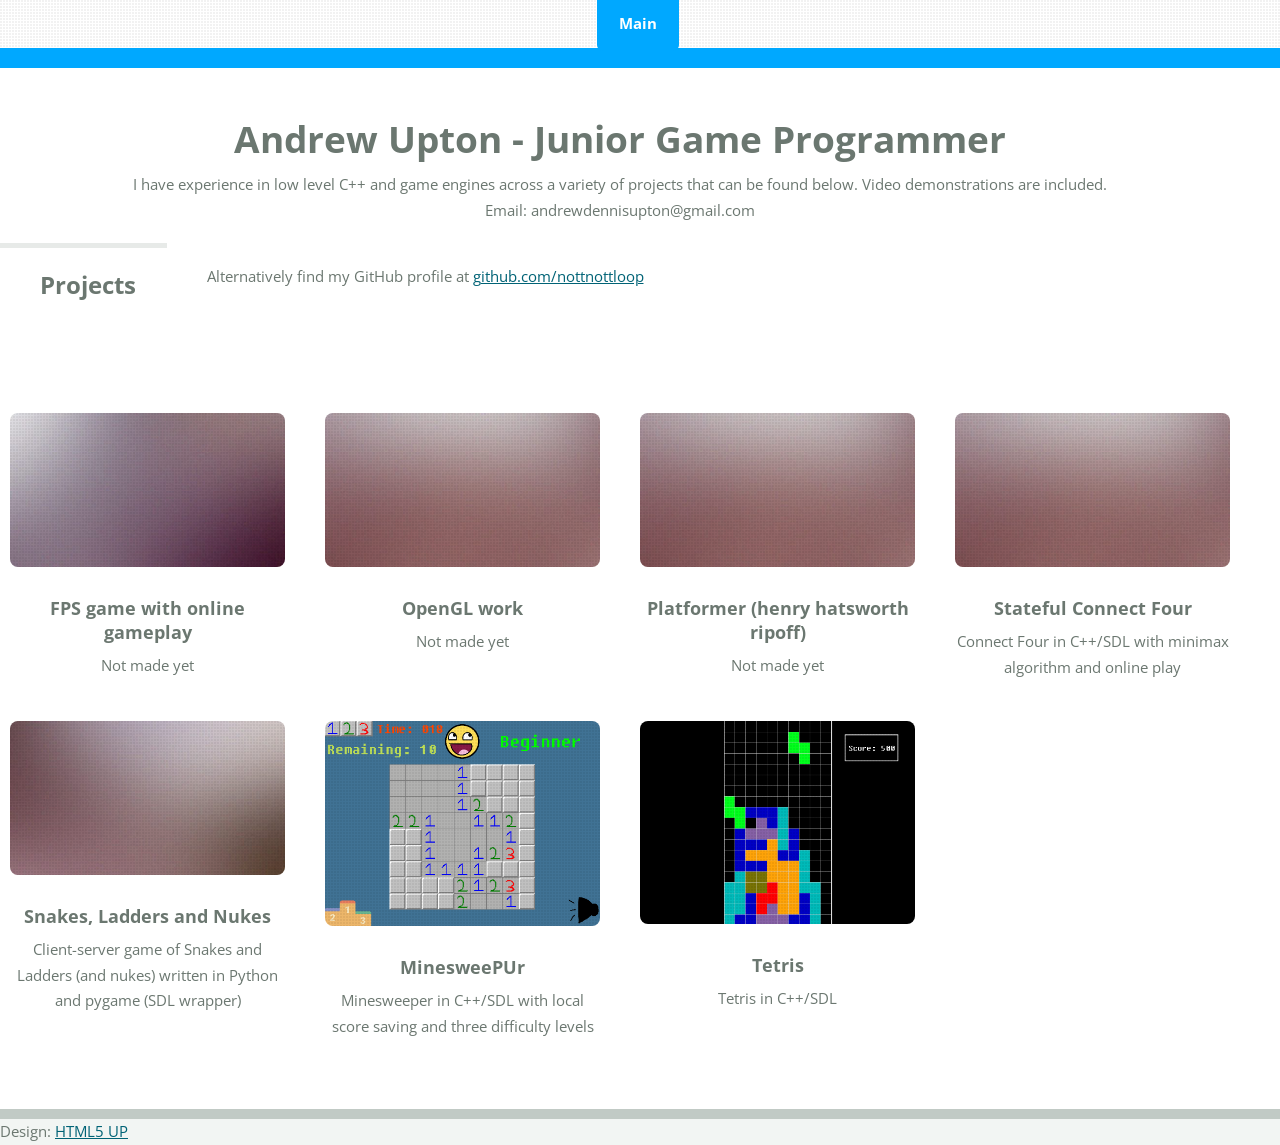
==== index.html @ 4806048a "feat: add tetris page with test video" ====
<!DOCTYPE HTML>
<!--
	TXT by HTML5 UP
	html5up.net | @ajlkn
	Free for personal and commercial use under the CCA 3.0 license (html5up.net/license)
-->
<html>
	<head>
		<title>Andrew Upton - Game Programmer</title>
		<link rel="shortcut icon" type="image/png" href="./images/favicon.png"/>
		<meta charset="utf-8" />
		<meta name="viewport" content="width=device-width, initial-scale=1, user-scalable=no" />
		<link rel="stylesheet" href="assets/css/main.css" />
	</head>
	<body class="homepage is-preload">
		<div id="page-wrapper">

			<!-- Header -->
				<!--<header id="header">
					<div class="logo container">
						<div>
							<h1><a href="index.html" id="logo">TXT</a></h1>
							<p>A responsive site template by HTML5 UP</p>
						</div>
					</div>
				</header>-->

			<!-- Nav -->
				<nav id="nav">
					<ul>
						<li class="current"><a href="index.html">Main</a></li>
						<li>
							<!--<a href="#">Dropdown</a>-->
							<ul>
								<li><a href="#">Lorem ipsum dolor</a></li>
								<li><a href="#">Magna phasellus</a></li>
								<li>
									<a href="#">Phasellus consequat</a>
									<ul>
										<li><a href="#">Lorem ipsum dolor</a></li>
										<li><a href="#">Phasellus consequat</a></li>
										<li><a href="#">Magna phasellus</a></li>
										<li><a href="#">Etiam dolore nisl</a></li>
									</ul>
								</li>
								<li><a href="#">Veroeros feugiat</a></li>
							</ul>
						</li>
						<!--<li><a href="left-sidebar.html">Left Sidebar</a></li>
						<li><a href="right-sidebar.html">Right Sidebar</a></li>
						<li><a href="no-sidebar.html">No Sidebar</a></li>-->
					</ul>
				</nav>

			<!-- Banner -->
				<!--<section id="banner">
					<div class="content">
						<h2>Welcome to TXT by HTML5 UP</h2>
						<p>A free responsive site template built on HTML5, CSS3, and some other stuff</p>
						<a href="#main" class="button scrolly">Alright let's go</a>
					</div>
				</section>

			<!-- Main -->
				<section id="main">
					<div class="container">
						<div class="row gtr-200">
							<div class="col-12">

								<!-- Highlight -->
									<section class="box highlight">
										<header>
											<h2>Andrew Upton - Junior Game Programmer</h2>
										</header>
										<p>
											I have experience in low level C++ and game engines across a variety of projects that can be found below. Video demonstrations are included.<br>
											Email: andrewdennisupton@gmail.com
										</p>
									</section>

							</div>

								<!-- Features -->
										<h2 class="major"><span>Projects</span></h2>
										<div>
											Alternatively find my GitHub profile at <a href="https://github.com/nottnottloop">github.com/nottnottloop</a>
										</div>
									<section class="box features">
											<div class="row">
												<div class="col-3 col-6-medium col-12-small">

													<!-- Feature -->
														<section class="box feature">
															<a href="#" class="image featured"><img src="images/pic03.jpg" alt="" /></a>
															<h3><a href="#">FPS game with online gameplay</a></h3>
															<p>
																Not made yet
															</p>
														</section>

												</div>
												<div class="col-3 col-6-medium col-12-small">

													<!-- Feature -->
														<section class="box feature">
															<a href="#" class="image featured"><img src="images/pic04.jpg" alt="" /></a>
															<h3><a href="#">OpenGL work</a></h3>
															<p>
																Not made yet
															</p>
														</section>

												</div>
												<div class="col-3 col-6-medium col-12-small">

													<!-- Feature -->
														<section class="box feature">
															<a href="#" class="image featured"><img src="images/pic04.jpg" alt="" /></a>
															<h3><a href="#">Platformer (henry hatsworth ripoff)</a></h3>
															<p>
																Not made yet
															</p>
														</section>

												</div>
												<div class="col-3 col-6-medium col-12-small">

													<!-- Feature -->
														<section class="box feature">
															<a href="#" class="image featured"><img src="images/pic04.jpg" alt="" /></a>
															<h3><a href="#">Stateful Connect Four</a></h3>
															<p>
																Connect Four in C++/SDL with minimax algorithm and online play
															</p>
														</section>

												</div>
												<div class="col-3 col-6-medium col-12-small">

													<!-- Feature -->
														<section class="box feature">
															<a href="#" class="image featured"><img src="images/pic01.jpg" alt="" /></a>
															<h3><a href="#">Snakes, Ladders and Nukes</a></h3>
															<p>
																Client-server game of Snakes and Ladders (and nukes) written in Python and pygame (SDL wrapper)
															</p>
														</section>

												</div>
												<div class="col-3 col-6-medium col-12-small">

													<!-- Feature -->
														<section class="box feature">
															<a href="#" class="image featured"><img src="images/minesweeper.png" alt="" /></a>
															<h3><a href="#">MinesweePUr</a></h3>
															<p>
																Minesweeper in C++/SDL with local score saving and three difficulty levels
															</p>
														</section>

												</div>


												<div class="col-3 col-6-medium col-12-small">

													<!-- Feature -->
														<section class="box feature">
															<a href="tetris.html" class="image featured"><img src="images/tetris.png" alt="" /></a>
															<h3><a href="#">Tetris</a></h3>
															<p>
																Tetris in C++/SDL
															</p>
														</section>

												</div>
												<div class="col-12">
													<ul class="actions">
													</ul>
												</div>
											</div>
										</div>
									</section>

							</div>
							<div class="col-12">


							</div>
						</div>
					</div>

						<!-- Copyright -->
									Design: <a href="http://html5up.net">HTML5 UP</a>


		</div>

		<!-- Scripts -->
			<script src="assets/js/jquery.min.js"></script>
			<script src="assets/js/jquery.dropotron.min.js"></script>
			<script src="assets/js/jquery.scrolly.min.js"></script>
			<script src="assets/js/browser.min.js"></script>
			<script src="assets/js/breakpoints.min.js"></script>
			<script src="assets/js/util.js"></script>
			<script src="assets/js/main.js"></script>

	</body>
</html>
---- assets/css/main.css ----
@import url("fontawesome-all.min.css");
@import url("https://fonts.googleapis.com/css?family=Open+Sans:400,400italic,700,700italic|Open+Sans+Condensed:700");

/*
	TXT by HTML5 UP
	html5up.net | @ajlkn
	Free for personal and commercial use under the CCA 3.0 license (html5up.net/license)
*/

/* key stuff */
.myvideo {
    /*position: relative;*/
    margin: auto;
    top: 25%;
    left: 75%;
    /*transform: translate(-50%, -50%);*/
}

html, body, div, span, applet, object,
iframe, h1, h2, h3, h4, h5, h6, p, blockquote,
pre, a, abbr, acronym, address, big, cite,
code, del, dfn, em, img, ins, kbd, q, s, samp,
small, strike, strong, sub, sup, tt, var, b,
u, i, center, dl, dt, dd, ol, ul, li, fieldset,
form, label, legend, table, caption, tbody,
tfoot, thead, tr, th, td, article, aside,
canvas, details, embed, figure, figcaption,
footer, header, hgroup, menu, nav, output, ruby,
section, summary, time, mark, audio, video {
	margin: 0;
	padding: 0;
	border: 0;
	font-size: 100%;
	font: inherit;
	vertical-align: baseline;}

article, aside, details, figcaption, figure,
footer, header, hgroup, menu, nav, section {
	display: block;}

body {
	line-height: 1;
}

ol, ul {
	list-style: none;
	padding-left: 0;
	padding-right: 0;
}

blockquote, q {
	quotes: none;
}

	blockquote:before, blockquote:after, q:before, q:after {
		content: '';
		content: none;
	}

table {
	border-collapse: collapse;
	border-spacing: 0;
}

body {
	-webkit-text-size-adjust: none;
}

mark {
	background-color: transparent;
	color: inherit;
}

input::-moz-focus-inner {
	border: 0;
	padding: 0;
}

input, select, textarea {
	-moz-appearance: none;
	-webkit-appearance: none;
	-ms-appearance: none;
	appearance: none;
}

/* Basic */

	html {
		box-sizing: border-box;
	}

	*, *:before, *:after {
		box-sizing: inherit;
	}

	body {
		background: #f2f5f3;
	}

		body.is-preload *, body.is-preload *:before, body.is-preload *:after {
			-moz-animation: none !important;
			-webkit-animation: none !important;
			-ms-animation: none !important;
			animation: none !important;
			-moz-transition: none !important;
			-webkit-transition: none !important;
			-ms-transition: none !important;
			transition: none !important;
		}

	body, input, textarea, select {
		font-family: 'Open Sans', sans-serif;
		font-weight: 400;
		color: #6b7770;
		font-size: 13pt;
		line-height: 2em;
	}

	h1, h2, h3, h4, h5, h6 {
		font-family: 'Open Sans Condensed', sans-serif;
		font-weight: 700;
		/*text-transform: uppercase;*/
		color: #6b7770;
		margin: 0 0 0.5em 0;
		line-height: 1.3;
	}

	h1 a, h2 a, h3 a, h4 a, h5 a, h6 a {
		text-decoration: none;
		color: inherit;
	}

	h2 {
		font-size: 1.65em;
	}

		h2.major {
			position: relative;
			border-top: solid 5px #e7eae8;
			font-size: 1.65em;
			text-align: center;
			margin: 0 0 3em 0;
			top: 0.775em;
		}

			h2.major span {
				background: #fff;
				position: relative;
				display: inline-block;
				top: -0.775em;
				padding: 0 1.25em 0 1.25em;
			}

	h3, h4 {
		font-size: 1.25em;
	}

	a {
		color: #006376;
		text-decoration: underline;
	}

		a:hover {
			text-decoration: none;
		}

	b, strong {
		font-weight: 700;
		color: #6b7770;
	}

	i, em {
		font-style: italic;
	}

	br.clear {
		clear: both;
	}

	sub {
		position: relative;
		top: 0.5em;
		font-size: 0.8em;
	}

	sup {
		position: relative;
		top: -0.5em;
		font-size: 0.8em;
	}

	hr {
		border: 0;
		border-top: solid 2px #E7EAE8;
		margin: 0 0 3em 0;
	}

	blockquote {
		border-left: solid 5px #E7EAE8;
		padding: 1em 0 1em 1.5em;
		font-style: italic;
	}

	p, ul, ol, dl, table {
		/*margin-bottom: 3em;*/
	}

/* Section/Article */

	section, article {
		margin-bottom: 6em;
	}

		section > :last-child, section:last-child, article > :last-child, article:last-child {
			margin-bottom: 0;
		}

	header > p {
		display: block;
		font-family: 'Open Sans Condensed', sans-serif;
		font-weight: 700;
		/*text-transform: uppercase;*/
		color: #c1cac5;
	}

/* Container */

	.container {
		margin: 0 auto;
		max-width: 100%;
		width: 64em;
	}

		@media screen and (max-width: 1680px) {

			.container {
				width: 75em;
			}

		}

		@media screen and (max-width: 1280px) {

			.container {
				width: calc(100% - 100px);
			}

		}

		@media screen and (max-width: 980px) {

			.container {
				width: calc(100% - 100px);
			}

		}

		@media screen and (max-width: 736px) {

			.container {
				width: calc(100% - 40px);
			}

		}

		@media screen and (max-width: 360px) {

			.container {
				width: calc(100% - 30px);
			}

		}

/* Row */

	.row {
		display: flex;
		flex-wrap: wrap;
		box-sizing: border-box;
		align-items: stretch;
	}

		.row > * {
			box-sizing: border-box;
		}

		.row.gtr-uniform > * > :last-child {
			margin-bottom: 0;
		}

		.row.aln-left {
			justify-content: flex-start;
		}

		.row.aln-center {
			justify-content: center;
		}

		.row.aln-right {
			justify-content: flex-end;
		}

		.row.aln-top {
			align-items: flex-start;
		}

		.row.aln-middle {
			align-items: center;
		}

		.row.aln-bottom {
			align-items: flex-end;
		}

		.row > .imp {
			order: -1;
		}

		.row > .col-1 {
			width: 8.33333%;
		}

		.row > .off-1 {
			margin-left: 8.33333%;
		}

		.row > .col-2 {
			width: 16.66667%;
		}

		.row > .off-2 {
			margin-left: 16.66667%;
		}

		.row > .col-3 {
			width: 25%;
		}

		.row > .off-3 {
			margin-left: 25%;
		}

		.row > .col-4 {
			width: 33.33333%;
		}

		.row > .off-4 {
			margin-left: 33.33333%;
		}

		.row > .col-5 {
			width: 41.66667%;
		}

		.row > .off-5 {
			margin-left: 41.66667%;
		}

		.row > .col-6 {
			width: 50%;
		}

		.row > .off-6 {
			margin-left: 50%;
		}

		.row > .col-7 {
			width: 58.33333%;
		}

		.row > .off-7 {
			margin-left: 58.33333%;
		}

		.row > .col-8 {
			width: 66.66667%;
		}

		.row > .off-8 {
			margin-left: 66.66667%;
		}

		.row > .col-9 {
			width: 75%;
		}

		.row > .off-9 {
			margin-left: 75%;
		}

		.row > .col-10 {
			width: 83.33333%;
		}

		.row > .off-10 {
			margin-left: 83.33333%;
		}

		.row > .col-11 {
			width: 91.66667%;
		}

		.row > .off-11 {
			margin-left: 91.66667%;
		}

		.row > .col-12 {
			width: 100%;
		}

		.row > .off-12 {
			margin-left: 100%;
		}

		.row.gtr-0 {
			margin-top: 0px;
			margin-left: 0px;
		}

			.row.gtr-0 > * {
				padding: 0px 0 0 0px;
			}

			.row.gtr-0.gtr-uniform {
				margin-top: 0px;
			}

				.row.gtr-0.gtr-uniform > * {
					padding-top: 0px;
				}

		.row.gtr-25 {
			margin-top: -12.5px;
			margin-left: -12.5px;
		}

			.row.gtr-25 > * {
				padding: 12.5px 0 0 12.5px;
			}

			.row.gtr-25.gtr-uniform {
				margin-top: -12.5px;
			}

				.row.gtr-25.gtr-uniform > * {
					padding-top: 12.5px;
				}

		.row.gtr-50 {
			margin-top: -25px;
			margin-left: -25px;
		}

			.row.gtr-50 > * {
				padding: 25px 0 0 25px;
			}

			.row.gtr-50.gtr-uniform {
				margin-top: -25px;
			}

				.row.gtr-50.gtr-uniform > * {
					padding-top: 25px;
				}

		.row {
			margin-top: -50px;
			margin-left: -50px;
		}

			.row > * {
				padding: 50px 0 0 50px;
			}

			.row.gtr-uniform {
				margin-top: -50px;
			}

				.row.gtr-uniform > * {
					padding-top: 50px;
				}

		.row.gtr-150 {
			margin-top: -75px;
			margin-left: -75px;
		}

			.row.gtr-150 > * {
				padding: 75px 0 0 75px;
			}

			.row.gtr-150.gtr-uniform {
				margin-top: -75px;
			}

				.row.gtr-150.gtr-uniform > * {
					padding-top: 75px;
				}

		.row.gtr-200 {
			margin-top: -100px;
			margin-left: -100px;
		}

			.row.gtr-200 > * {
				/*padding: 100px 0 0 100px;*/
			}

			.row.gtr-200.gtr-uniform {
				margin-top: -100px;
			}

				.row.gtr-200.gtr-uniform > * {
					padding-top: 100px;
				}

		@media screen and (max-width: 1680px) {

			.row {
				display: flex;
				flex-wrap: wrap;
				box-sizing: border-box;
				align-items: stretch;
			}

				.row > * {
					box-sizing: border-box;
				}

				.row.gtr-uniform > * > :last-child {
					margin-bottom: 0;
				}

				.row.aln-left {
					justify-content: flex-start;
				}

				.row.aln-center {
					justify-content: center;
				}

				.row.aln-right {
					justify-content: flex-end;
				}

				.row.aln-top {
					align-items: flex-start;
				}

				.row.aln-middle {
					align-items: center;
				}

				.row.aln-bottom {
					align-items: flex-end;
				}

				.row > .imp-xlarge {
					order: -1;
				}

				.row > .col-1-xlarge {
					width: 8.33333%;
				}

				.row > .off-1-xlarge {
					margin-left: 8.33333%;
				}

				.row > .col-2-xlarge {
					width: 16.66667%;
				}

				.row > .off-2-xlarge {
					margin-left: 16.66667%;
				}

				.row > .col-3-xlarge {
					width: 25%;
				}

				.row > .off-3-xlarge {
					margin-left: 25%;
				}

				.row > .col-4-xlarge {
					width: 33.33333%;
				}

				.row > .off-4-xlarge {
					margin-left: 33.33333%;
				}

				.row > .col-5-xlarge {
					width: 41.66667%;
				}

				.row > .off-5-xlarge {
					margin-left: 41.66667%;
				}

				.row > .col-6-xlarge {
					width: 50%;
				}

				.row > .off-6-xlarge {
					margin-left: 50%;
				}

				.row > .col-7-xlarge {
					width: 58.33333%;
				}

				.row > .off-7-xlarge {
					margin-left: 58.33333%;
				}

				.row > .col-8-xlarge {
					width: 66.66667%;
				}

				.row > .off-8-xlarge {
					margin-left: 66.66667%;
				}

				.row > .col-9-xlarge {
					width: 75%;
				}

				.row > .off-9-xlarge {
					margin-left: 75%;
				}

				.row > .col-10-xlarge {
					width: 83.33333%;
				}

				.row > .off-10-xlarge {
					margin-left: 83.33333%;
				}

				.row > .col-11-xlarge {
					width: 91.66667%;
				}

				.row > .off-11-xlarge {
					margin-left: 91.66667%;
				}

				.row > .col-12-xlarge {
					width: 100%;
				}

				.row > .off-12-xlarge {
					margin-left: 100%;
				}

				.row.gtr-0 {
					margin-top: 0px;
					margin-left: 0px;
				}

					.row.gtr-0 > * {
						padding: 0px 0 0 0px;
					}

					.row.gtr-0.gtr-uniform {
						margin-top: 0px;
					}

						.row.gtr-0.gtr-uniform > * {
							padding-top: 0px;
						}

				.row.gtr-25 {
					margin-top: -12.5px;
					margin-left: -12.5px;
				}

					.row.gtr-25 > * {
						padding: 12.5px 0 0 12.5px;
					}

					.row.gtr-25.gtr-uniform {
						margin-top: -12.5px;
					}

						.row.gtr-25.gtr-uniform > * {
							padding-top: 12.5px;
						}

				.row.gtr-50 {
					margin-top: -25px;
					margin-left: -25px;
				}

					.row.gtr-50 > * {
						padding: 25px 0 0 25px;
					}

					.row.gtr-50.gtr-uniform {
						margin-top: -25px;
					}

						.row.gtr-50.gtr-uniform > * {
							padding-top: 25px;
						}

				.row {
					margin-top: -50px;
					margin-left: -50px;
				}

					.row > * {
						padding: 50px 0 0 50px;
					}

					.row.gtr-uniform {
						margin-top: -50px;
					}

						.row.gtr-uniform > * {
							padding-top: 50px;
						}

				.row.gtr-150 {
					margin-top: -75px;
					margin-left: -75px;
				}

					.row.gtr-150 > * {
						padding: 75px 0 0 75px;
					}

					.row.gtr-150.gtr-uniform {
						margin-top: -75px;
					}

						.row.gtr-150.gtr-uniform > * {
							padding-top: 75px;
						}

				.row.gtr-200 {
					margin-top: -100px;
					margin-left: -100px;
				}

					.row.gtr-200 > * {
						/*padding: 100px 0 0 100px;*/
					}

					.row.gtr-200.gtr-uniform {
						margin-top: -100px;
					}

						.row.gtr-200.gtr-uniform > * {
							padding-top: 100px;
						}

		}

		@media screen and (max-width: 1280px) {

			.row {
				display: flex;
				flex-wrap: wrap;
				box-sizing: border-box;
				align-items: stretch;
			}

				.row > * {
					box-sizing: border-box;
				}

				.row.gtr-uniform > * > :last-child {
					margin-bottom: 0;
				}

				.row.aln-left {
					justify-content: flex-start;
				}

				.row.aln-center {
					justify-content: center;
				}

				.row.aln-right {
					justify-content: flex-end;
				}

				.row.aln-top {
					align-items: flex-start;
				}

				.row.aln-middle {
					align-items: center;
				}

				.row.aln-bottom {
					align-items: flex-end;
				}

				.row > .imp-large {
					order: -1;
				}

				.row > .col-1-large {
					width: 8.33333%;
				}

				.row > .off-1-large {
					margin-left: 8.33333%;
				}

				.row > .col-2-large {
					width: 16.66667%;
				}

				.row > .off-2-large {
					margin-left: 16.66667%;
				}

				.row > .col-3-large {
					width: 25%;
				}

				.row > .off-3-large {
					margin-left: 25%;
				}

				.row > .col-4-large {
					width: 33.33333%;
				}

				.row > .off-4-large {
					margin-left: 33.33333%;
				}

				.row > .col-5-large {
					width: 41.66667%;
				}

				.row > .off-5-large {
					margin-left: 41.66667%;
				}

				.row > .col-6-large {
					width: 50%;
				}

				.row > .off-6-large {
					margin-left: 50%;
				}

				.row > .col-7-large {
					width: 58.33333%;
				}

				.row > .off-7-large {
					margin-left: 58.33333%;
				}

				.row > .col-8-large {
					width: 66.66667%;
				}

				.row > .off-8-large {
					margin-left: 66.66667%;
				}

				.row > .col-9-large {
					width: 75%;
				}

				.row > .off-9-large {
					margin-left: 75%;
				}

				.row > .col-10-large {
					width: 83.33333%;
				}

				.row > .off-10-large {
					margin-left: 83.33333%;
				}

				.row > .col-11-large {
					width: 91.66667%;
				}

				.row > .off-11-large {
					margin-left: 91.66667%;
				}

				.row > .col-12-large {
					width: 100%;
				}

				.row > .off-12-large {
					margin-left: 100%;
				}

				.row.gtr-0 {
					margin-top: 0px;
					margin-left: 0px;
				}

					.row.gtr-0 > * {
						padding: 0px 0 0 0px;
					}

					.row.gtr-0.gtr-uniform {
						margin-top: 0px;
					}

						.row.gtr-0.gtr-uniform > * {
							padding-top: 0px;
						}

				.row.gtr-25 {
					margin-top: -10px;
					margin-left: -10px;
				}

					.row.gtr-25 > * {
						padding: 10px 0 0 10px;
					}

					.row.gtr-25.gtr-uniform {
						margin-top: -10px;
					}

						.row.gtr-25.gtr-uniform > * {
							padding-top: 10px;
						}

				.row.gtr-50 {
					margin-top: -20px;
					margin-left: -20px;
				}

					.row.gtr-50 > * {
						padding: 20px 0 0 20px;
					}

					.row.gtr-50.gtr-uniform {
						margin-top: -20px;
					}

						.row.gtr-50.gtr-uniform > * {
							padding-top: 20px;
						}

				.row {
					margin-top: -40px;
					margin-left: -40px;
				}

					.row > * {
						padding: 40px 0 0 40px;
					}

					.row.gtr-uniform {
						margin-top: -40px;
					}

						.row.gtr-uniform > * {
							padding-top: 40px;
						}

				.row.gtr-150 {
					margin-top: -60px;
					margin-left: -60px;
				}

					.row.gtr-150 > * {
						padding: 60px 0 0 60px;
					}

					.row.gtr-150.gtr-uniform {
						margin-top: -60px;
					}

						.row.gtr-150.gtr-uniform > * {
							padding-top: 60px;
						}

				.row.gtr-200 {
					margin-top: -80px;
					margin-left: -80px;
				}

					.row.gtr-200 > * {
						/*padding: 80px 0 0 80px;*/
					}

					.row.gtr-200.gtr-uniform {
						margin-top: -80px;
					}

						.row.gtr-200.gtr-uniform > * {
							padding-top: 80px;
						}

		}

		@media screen and (max-width: 980px) {

			.row {
				display: flex;
				flex-wrap: wrap;
				box-sizing: border-box;
				align-items: stretch;
			}

				.row > * {
					box-sizing: border-box;
				}

				.row.gtr-uniform > * > :last-child {
					margin-bottom: 0;
				}

				.row.aln-left {
					justify-content: flex-start;
				}

				.row.aln-center {
					justify-content: center;
				}

				.row.aln-right {
					justify-content: flex-end;
				}

				.row.aln-top {
					align-items: flex-start;
				}

				.row.aln-middle {
					align-items: center;
				}

				.row.aln-bottom {
					align-items: flex-end;
				}

				.row > .imp-medium {
					order: -1;
				}

				.row > .col-1-medium {
					width: 8.33333%;
				}

				.row > .off-1-medium {
					margin-left: 8.33333%;
				}

				.row > .col-2-medium {
					width: 16.66667%;
				}

				.row > .off-2-medium {
					margin-left: 16.66667%;
				}

				.row > .col-3-medium {
					width: 25%;
				}

				.row > .off-3-medium {
					margin-left: 25%;
				}

				.row > .col-4-medium {
					width: 33.33333%;
				}

				.row > .off-4-medium {
					margin-left: 33.33333%;
				}

				.row > .col-5-medium {
					width: 41.66667%;
				}

				.row > .off-5-medium {
					margin-left: 41.66667%;
				}

				.row > .col-6-medium {
					width: 50%;
				}

				.row > .off-6-medium {
					margin-left: 50%;
				}

				.row > .col-7-medium {
					width: 58.33333%;
				}

				.row > .off-7-medium {
					margin-left: 58.33333%;
				}

				.row > .col-8-medium {
					width: 66.66667%;
				}

				.row > .off-8-medium {
					margin-left: 66.66667%;
				}

				.row > .col-9-medium {
					width: 75%;
				}

				.row > .off-9-medium {
					margin-left: 75%;
				}

				.row > .col-10-medium {
					width: 83.33333%;
				}

				.row > .off-10-medium {
					margin-left: 83.33333%;
				}

				.row > .col-11-medium {
					width: 91.66667%;
				}

				.row > .off-11-medium {
					margin-left: 91.66667%;
				}

				.row > .col-12-medium {
					width: 100%;
				}

				.row > .off-12-medium {
					margin-left: 100%;
				}

				.row.gtr-0 {
					margin-top: 0px;
					margin-left: 0px;
				}

					.row.gtr-0 > * {
						padding: 0px 0 0 0px;
					}

					.row.gtr-0.gtr-uniform {
						margin-top: 0px;
					}

						.row.gtr-0.gtr-uniform > * {
							padding-top: 0px;
						}

				.row.gtr-25 {
					margin-top: -12.5px;
					margin-left: -12.5px;
				}

					.row.gtr-25 > * {
						padding: 12.5px 0 0 12.5px;
					}

					.row.gtr-25.gtr-uniform {
						margin-top: -12.5px;
					}

						.row.gtr-25.gtr-uniform > * {
							padding-top: 12.5px;
						}

				.row.gtr-50 {
					margin-top: -25px;
					margin-left: -25px;
				}

					.row.gtr-50 > * {
						padding: 25px 0 0 25px;
					}

					.row.gtr-50.gtr-uniform {
						margin-top: -25px;
					}

						.row.gtr-50.gtr-uniform > * {
							padding-top: 25px;
						}

				.row {
					margin-top: -50px;
					margin-left: -50px;
				}

					.row > * {
						padding: 50px 0 0 50px;
					}

					.row.gtr-uniform {
						margin-top: -50px;
					}

						.row.gtr-uniform > * {
							padding-top: 50px;
						}

				.row.gtr-150 {
					margin-top: -75px;
					margin-left: -75px;
				}

					.row.gtr-150 > * {
						padding: 75px 0 0 75px;
					}

					.row.gtr-150.gtr-uniform {
						margin-top: -75px;
					}

						.row.gtr-150.gtr-uniform > * {
							padding-top: 75px;
						}

				.row.gtr-200 {
					margin-top: -100px;
					margin-left: -100px;
				}

					.row.gtr-200 > * {
						padding: 100px 0 0 100px;
					}

					.row.gtr-200.gtr-uniform {
						margin-top: -100px;
					}

						.row.gtr-200.gtr-uniform > * {
							padding-top: 100px;
						}

		}

		@media screen and (max-width: 736px) {

			.row {
				display: flex;
				flex-wrap: wrap;
				box-sizing: border-box;
				align-items: stretch;
			}

				.row > * {
					box-sizing: border-box;
				}

				.row.gtr-uniform > * > :last-child {
					margin-bottom: 0;
				}

				.row.aln-left {
					justify-content: flex-start;
				}

				.row.aln-center {
					justify-content: center;
				}

				.row.aln-right {
					justify-content: flex-end;
				}

				.row.aln-top {
					align-items: flex-start;
				}

				.row.aln-middle {
					align-items: center;
				}

				.row.aln-bottom {
					align-items: flex-end;
				}

				.row > .imp-small {
					order: -1;
				}

				.row > .col-1-small {
					width: 8.33333%;
				}

				.row > .off-1-small {
					margin-left: 8.33333%;
				}

				.row > .col-2-small {
					width: 16.66667%;
				}

				.row > .off-2-small {
					margin-left: 16.66667%;
				}

				.row > .col-3-small {
					width: 25%;
				}

				.row > .off-3-small {
					margin-left: 25%;
				}

				.row > .col-4-small {
					width: 33.33333%;
				}

				.row > .off-4-small {
					margin-left: 33.33333%;
				}

				.row > .col-5-small {
					width: 41.66667%;
				}

				.row > .off-5-small {
					margin-left: 41.66667%;
				}

				.row > .col-6-small {
					width: 50%;
				}

				.row > .off-6-small {
					margin-left: 50%;
				}

				.row > .col-7-small {
					width: 58.33333%;
				}

				.row > .off-7-small {
					margin-left: 58.33333%;
				}

				.row > .col-8-small {
					width: 66.66667%;
				}

				.row > .off-8-small {
					margin-left: 66.66667%;
				}

				.row > .col-9-small {
					width: 75%;
				}

				.row > .off-9-small {
					margin-left: 75%;
				}

				.row > .col-10-small {
					width: 83.33333%;
				}

				.row > .off-10-small {
					margin-left: 83.33333%;
				}

				.row > .col-11-small {
					width: 91.66667%;
				}

				.row > .off-11-small {
					margin-left: 91.66667%;
				}

				.row > .col-12-small {
					width: 100%;
				}

				.row > .off-12-small {
					margin-left: 100%;
				}

				.row.gtr-0 {
					margin-top: 0px;
					margin-left: 0px;
				}

					.row.gtr-0 > * {
						padding: 0px 0 0 0px;
					}

					.row.gtr-0.gtr-uniform {
						margin-top: 0px;
					}

						.row.gtr-0.gtr-uniform > * {
							padding-top: 0px;
						}

				.row.gtr-25 {
					margin-top: -5px;
					margin-left: -5px;
				}

					.row.gtr-25 > * {
						padding: 5px 0 0 5px;
					}

					.row.gtr-25.gtr-uniform {
						margin-top: -5px;
					}

						.row.gtr-25.gtr-uniform > * {
							padding-top: 5px;
						}

				.row.gtr-50 {
					margin-top: -10px;
					margin-left: -10px;
				}

					.row.gtr-50 > * {
						padding: 10px 0 0 10px;
					}

					.row.gtr-50.gtr-uniform {
						margin-top: -10px;
					}

						.row.gtr-50.gtr-uniform > * {
							padding-top: 10px;
						}

				.row {
					margin-top: -20px;
					margin-left: -20px;
				}

					.row > * {
						padding: 20px 0 0 20px;
					}

					.row.gtr-uniform {
						margin-top: -20px;
					}

						.row.gtr-uniform > * {
							padding-top: 20px;
						}

				.row.gtr-150 {
					margin-top: -30px;
					margin-left: -30px;
				}

					.row.gtr-150 > * {
						padding: 30px 0 0 30px;
					}

					.row.gtr-150.gtr-uniform {
						margin-top: -30px;
					}

						.row.gtr-150.gtr-uniform > * {
							padding-top: 30px;
						}

				.row.gtr-200 {
					margin-top: -40px;
					margin-left: -40px;
				}

					.row.gtr-200 > * {
						padding: 40px 0 0 40px;
					}

					.row.gtr-200.gtr-uniform {
						margin-top: -40px;
					}

						.row.gtr-200.gtr-uniform > * {
							padding-top: 40px;
						}

		}

		@media screen and (max-width: 360px) {

			.row {
				display: flex;
				flex-wrap: wrap;
				box-sizing: border-box;
				align-items: stretch;
			}

				.row > * {
					box-sizing: border-box;
				}

				.row.gtr-uniform > * > :last-child {
					margin-bottom: 0;
				}

				.row.aln-left {
					justify-content: flex-start;
				}

				.row.aln-center {
					justify-content: center;
				}

				.row.aln-right {
					justify-content: flex-end;
				}

				.row.aln-top {
					align-items: flex-start;
				}

				.row.aln-middle {
					align-items: center;
				}

				.row.aln-bottom {
					align-items: flex-end;
				}

				.row > .imp-xsmall {
					order: -1;
				}

				.row > .col-1-xsmall {
					width: 8.33333%;
				}

				.row > .off-1-xsmall {
					margin-left: 8.33333%;
				}

				.row > .col-2-xsmall {
					width: 16.66667%;
				}

				.row > .off-2-xsmall {
					margin-left: 16.66667%;
				}

				.row > .col-3-xsmall {
					width: 25%;
				}

				.row > .off-3-xsmall {
					margin-left: 25%;
				}

				.row > .col-4-xsmall {
					width: 33.33333%;
				}

				.row > .off-4-xsmall {
					margin-left: 33.33333%;
				}

				.row > .col-5-xsmall {
					width: 41.66667%;
				}

				.row > .off-5-xsmall {
					margin-left: 41.66667%;
				}

				.row > .col-6-xsmall {
					width: 50%;
				}

				.row > .off-6-xsmall {
					margin-left: 50%;
				}

				.row > .col-7-xsmall {
					width: 58.33333%;
				}

				.row > .off-7-xsmall {
					margin-left: 58.33333%;
				}

				.row > .col-8-xsmall {
					width: 66.66667%;
				}

				.row > .off-8-xsmall {
					margin-left: 66.66667%;
				}

				.row > .col-9-xsmall {
					width: 75%;
				}

				.row > .off-9-xsmall {
					margin-left: 75%;
				}

				.row > .col-10-xsmall {
					width: 83.33333%;
				}

				.row > .off-10-xsmall {
					margin-left: 83.33333%;
				}

				.row > .col-11-xsmall {
					width: 91.66667%;
				}

				.row > .off-11-xsmall {
					margin-left: 91.66667%;
				}

				.row > .col-12-xsmall {
					width: 100%;
				}

				.row > .off-12-xsmall {
					margin-left: 100%;
				}

				.row.gtr-0 {
					margin-top: 0px;
					margin-left: 0px;
				}

					.row.gtr-0 > * {
						padding: 0px 0 0 0px;
					}

					.row.gtr-0.gtr-uniform {
						margin-top: 0px;
					}

						.row.gtr-0.gtr-uniform > * {
							padding-top: 0px;
						}

				.row.gtr-25 {
					margin-top: -3.75px;
					margin-left: -3.75px;
				}

					.row.gtr-25 > * {
						padding: 3.75px 0 0 3.75px;
					}

					.row.gtr-25.gtr-uniform {
						margin-top: -3.75px;
					}

						.row.gtr-25.gtr-uniform > * {
							padding-top: 3.75px;
						}

				.row.gtr-50 {
					margin-top: -7.5px;
					margin-left: -7.5px;
				}

					.row.gtr-50 > * {
						padding: 7.5px 0 0 7.5px;
					}

					.row.gtr-50.gtr-uniform {
						margin-top: -7.5px;
					}

						.row.gtr-50.gtr-uniform > * {
							padding-top: 7.5px;
						}

				.row {
					margin-top: -15px;
					margin-left: -15px;
				}

					.row > * {
						padding: 15px 0 0 15px;
					}

					.row.gtr-uniform {
						margin-top: -15px;
					}

						.row.gtr-uniform > * {
							padding-top: 15px;
						}

				.row.gtr-150 {
					margin-top: -22.5px;
					margin-left: -22.5px;
				}

					.row.gtr-150 > * {
						padding: 22.5px 0 0 22.5px;
					}

					.row.gtr-150.gtr-uniform {
						margin-top: -22.5px;
					}

						.row.gtr-150.gtr-uniform > * {
							padding-top: 22.5px;
						}

				.row.gtr-200 {
					margin-top: -30px;
					margin-left: -30px;
				}

					.row.gtr-200 > * {
						padding: 30px 0 0 30px;
					}

					.row.gtr-200.gtr-uniform {
						margin-top: -30px;
					}

						.row.gtr-200.gtr-uniform > * {
							padding-top: 30px;
						}

		}

/* Image */

	.image {
		position: relative;
		display: inline-block;
		border-radius: 8px;
	}

		.image img {
			display: block;
			width: 100%;
			border-radius: 8px;
		}

		.image:before {
			content: '';
			position: absolute;
			left: 0;
			top: 0;
			width: 100%;
			height: 100%;
			background: url("images/overlay.png");
			border-radius: 8px;
		}

		.image.fit {
			display: block;
			width: 100%;
		}

		.image.featured {
			display: block;
			width: 100%;
			margin: 0 0 2em 0;
		}

		.image.left {
			float: left;
			margin: 0 2em 2em 0;
		}

		.image.centered {
			display: block;
			margin: 0 0 2em 0;
		}

			.image.centered img {
				margin: 0 auto;
				width: auto;
			}

/* Button */

	input[type="button"],
	input[type="submit"],
	input[type="reset"],
	button,
	.button {
		-webkit-appearance: none;
		display: inline-block;
		font-family: 'Open Sans Condensed', sans-serif;
		font-weight: 700;
		/*text-transform: uppercase;*/
		text-decoration: none;
		/*arstarst*/
		background: #00a8ff;
		color: #fff;
		border: 0;
		line-height: 1em;
		border-radius: 8px;
		outline: 0;
		cursor: pointer;
		-moz-transition: background-color .2s ease-in-out;
		-webkit-transition: background-color .2s ease-in-out;
		-o-transition: background-color .2s ease-in-out;
		-ms-transition: background-color .2s ease-in-out;
		transition: background-color .2s ease-in-out;
		font-size: 1.25em;
		padding: 0.85em 1.85em;
		text-align: center;
	}

		input[type="button"]:hover,
		input[type="submit"]:hover,
		input[type="reset"]:hover,
		button:hover,
		.button:hover {
			background: #c1edbb;
		}

		input[type="button"]:active,
		input[type="submit"]:active,
		input[type="reset"]:active,
		button:active,
		.button:active {
			background: #a1cd9b;
		}

		input[type="button"].alt,
		input[type="submit"].alt,
		input[type="reset"].alt,
		button.alt,
		.button.alt {
			background: #c1cac5;
		}

			input[type="button"].alt:hover,
			input[type="submit"].alt:hover,
			input[type="reset"].alt:hover,
			button.alt:hover,
			.button.alt:hover {
				background: #ccd5d0;
			}

			input[type="button"].alt:active,
			input[type="submit"].alt:active,
			input[type="reset"].alt:active,
			button.alt:active,
			.button.alt:active {
				background: #b1bab5;
			}

		input[type="button"].large,
		input[type="submit"].large,
		input[type="reset"].large,
		button.large,
		.button.large {
			font-size: 1.65em;
		}

/* List */

	ul {
		list-style: disc;
		padding-left: 1em;
	}

		ul li {
			padding-left: 0.5em;
		}

	ol {
		list-style: decimal;
		padding-left: 1.25em;
	}

		ol li {
			padding-left: 0.25em;
		}

/* Divided */

	ul.divided {
		list-style: none;
		padding-left: 0;
	}

		ul.divided > li {
			border-top: solid 2px #e7eae8;
			padding-top: 2.35em;
			margin-top: 2.35em;
			padding-left: 0;
		}

			ul.divided > li:first-child {
				border-top: 0;
				padding-top: 0;
				margin-top: 0;
			}

/* Actions */

	ul.actions {
		list-style: none;
		padding-left: 0;
		text-align: center;
		margin: 2em 0 0 0;
	}

		ul.actions li {
			display: inline-block;
			margin: 0 0 0 1em;
			padding-left: 0;
		}

			ul.actions li:first-child {
				margin-left: 0;
			}

/* Contact */

	ul.contact {
		list-style: none;
		padding-left: 0;
		cursor: default;
	}

		ul.contact li {
			-moz-transition: top .15s ease-in-out;
			-webkit-transition: top .15s ease-in-out;
			-ms-transition: top .15s ease-in-out;
			transition: top .15s ease-in-out;
			position: relative;
			display: inline-block;
			margin: 0 0.25em 0 0.25em;
			top: 0;
			padding-left: 0;
		}

			ul.contact li a {
				-moz-transition: background-color .2s ease-in-out;
				-webkit-transition: background-color .2s ease-in-out;
				-ms-transition: background-color .2s ease-in-out;
				transition: background-color .2s ease-in-out;
				display: block;
				position: relative;
				width: 48px;
				height: 48px;
				border-radius: 6px;
				outline: 0;
				background: #c1cac5;
				text-align: center;
			}

				ul.contact li a:before {
					color: #f2f5f3;
					font-size: 32px;
					line-height: 48px;
				}

			ul.contact li:hover {
				top: -5px;
			}

				ul.contact li:hover a.fa-facebook {
					background-color: #3C5A98;
				}

				ul.contact li:hover a.fa-twitter {
					background-color: #2DAAE4;
				}

				ul.contact li:hover a.fa-dribbble {
					background-color: #C4376B;
				}

				ul.contact li:hover a.fa-linkedin {
					background-color: #006599;
				}

				ul.contact li:hover a.fa-instagram {
					background-color: #2E5E86;
				}

				ul.contact li:hover a.fa-google-plus {
					background-color: #DA2713;
				}

			ul.contact li:active {
				top: 0;
			}

/* Special */

	ul.special {
		list-style: none;
		padding-left: 0;
		cursor: default;
		position: relative;
		margin: -2em 0 4em -2em;
	}

		ul.special li {
			-moz-transition: top .15s ease-in-out;
			-webkit-transition: top .15s ease-in-out;
			-ms-transition: top .15s ease-in-out;
			transition: top .15s ease-in-out;
			position: relative;
			display: inline-block;
			top: 0;
			padding: 2em 0 0 2em;
		}

			ul.special li a {
				display: block;
				outline: 0;
			}

				ul.special li a:before {
					-moz-transition: background-color .2s ease-in-out;
					-webkit-transition: background-color .2s ease-in-out;
					-ms-transition: background-color .2s ease-in-out;
					transition: background-color .2s ease-in-out;
					display: block;
					text-align: center;
					background: #c1cac5;
					border-radius: 100%;
					width: 2.25em;
					height: 2.25em;
					line-height: 2.175em;
					font-size: 5em;
					color: #fff;
				}

			ul.special li:hover {
				top: -1em;
			}

				ul.special li:hover a:before {
					background: #b9d2ce;
				}

/* Meta */

	ul.meta {
		font-size: 0.85em;
		color: #a1aaa5;
		list-style: none;
		padding-left: 0;
	}

		ul.meta li {
			position: relative;
			display: inline-block;
			margin-left: 1em;
			padding-left: 0;
		}

			ul.meta li a {
				color: inherit;
				outline: 0;
			}

			ul.meta li:first-child {
				margin-left: 0;
			}

			ul.meta li:before {
				opacity: 0.5;
				cursor: default;
				margin-right: 0.5em;
			}

/* Menu */

	ul.menu {
		list-style: none;
		padding-left: 0;
	}

		ul.menu li {
			border-left: solid 1px #E7EAE8;
			display: inline-block;
			padding: 0 0 0 0.75em;
			margin: 0 0 0 0.75em;
		}

			ul.menu li:first-child {
				border-left: 0;
				margin-left: 0;
				padding-left: 0;
			}

/* Forms */

	form label {
		display: block;
		margin: 0 0 1em 0;
		font-family: 'Open Sans Condensed', sans-serif;
		font-weight: 700;
		/*text-transform: uppercase;*/
		color: #6b7770;
	}

	form input[type="text"],
	form input[type="email"],
	form input[type="password"],
	form select,
	form textarea {
		-webkit-appearance: none;
		display: block;
		width: 100%;
		border-radius: 8px;
		border: solid 2px #E7EAE8;
	}

		form input[type="text"]:focus,
		form input[type="email"]:focus,
		form input[type="password"]:focus,
		form select:focus,
		form textarea:focus {
			border-color: #a1cd9b;
		}

	form input[type="text"],
	form input[type="email"],
	form input[type="password"],
	form select {
		line-height: 3em;
		padding: 0 1em;
	}

	form textarea {
		min-height: 9em;
		padding: 1em;
	}

	form ::-webkit-input-placeholder {
		color: #555 !important;
	}

	form :-moz-placeholder {
		color: #555 !important;
	}

	form ::-moz-placeholder {
		color: #555 !important;
	}

	form :-ms-input-placeholder {
		color: #555 !important;
	}

	form ::-moz-focus-inner {
		border: 0;
	}

/* Tables */

	table {
		width: 100%;
	}

		table.default {
			width: 100%;
		}

			table.default tr {
				border-top: solid 2px #E7EAE8;
			}

				table.default tr:first-child {
					border-top: 0;
				}

			table.default td {
				padding: 0.5em 1em 0.5em 1em;
			}

			table.default th {
				text-align: left;
				padding: 0.5em 1em 0.5em 1em;
				margin: 0 0 1em 0;
				font-family: 'Open Sans Condensed', sans-serif;
				font-weight: 700;
				/*text-transform: uppercase;*/
				color: #6b7770;
			}

			table.default thead {
				background: #E7EAE8;
				color: #fff;
			}

/* Box */

	.box.highlight {
		text-align: center;
	}

		.box.highlight h2 {
			font-size: 3em;
			margin: 0 0 0.25em 0;
		}

		.box.highlight header > p {
			font-size: 1.65em;
			margin: 0 0 1.5em 0;
		}

	.box.feature {
		text-align: center;
	}

	.box.post header {
		margin: 0 0 2.5em 0;
	}

	.box.post h3 {
		font-size: 3em;
		margin: 0 0 0.25em 0;
	}

	.box.post header > p {
		font-size: 1.65em;
		margin: 0 0 0.5em 0;
	}

	.box.post ul.meta {
		margin: 0 0 0.5em 0;
	}

	.box.post-summary h3 {
		line-height: 1em;
		margin: 0 0 0.75em 0;
	}

	.box.post-summary .meta {
		margin: 0;
		line-height: 1em;
	}

	.box.page-content header {
		margin: 0 0 2.5em 0;
	}

	.box.page-content h2 {
		font-size: 3em;
		margin: 0 0 0.5em 0;
	}

	.box.page-content header > p {
		font-size: 1.65em;
		margin: 0 0 0.5em 0;
	}

	.box.page-content ul.meta {
		margin: 0 0 0.5em 0;
	}

/* Icons */

	.icon {
		text-decoration: none;
		position: relative;
		text-decoration: none;
	}

		.icon:before {
			-moz-osx-font-smoothing: grayscale;
			-webkit-font-smoothing: antialiased;
			display: inline-block;
			font-style: normal;
			font-variant: normal;
			text-rendering: auto;
			line-height: 1;
			/*text-transform: none !important;*/
			font-family: 'Font Awesome 5 Free';
			font-weight: 400;
		}

		.icon:before {
			line-height: inherit;
		}

		.icon > .label {
			display: none;
		}

		.icon.solid:before {
			font-weight: 900;
		}

		.icon.brands:before {
			font-family: 'Font Awesome 5 Brands';
		}

/* Page Wrapper */

	#page-wrapper > section {
		margin-bottom: 0;
	}

/* Header */

	#header {
		text-align: center;
		font-size: 2em;
		font-family: 'Open Sans Condensed', sans-serif;
		font-weight: 700;
		/*text-transform: uppercase;*/
		padding: 2em 0;
		background: #fff;
		margin: 0 auto;
	}

		#header .logo {
			position: relative;
			text-align: center;
			border-top: solid 5px #e7eae8;
			top: 0.65em;
		}

			#header .logo div {
				background: #fff;
				position: relative;
				display: inline-block;
				padding: 0 1.5em 0 1.5em;
				top: -0.65em;
			}

			#header .logo h1 {
				display: inline;
			}

			#header .logo p {
				display: inline;
				color: #C1CAC5;
			}

/* Nav */

	body {
		padding-top: 3.25em;
	}

	#nav {
		position: fixed;
		top: 0;
		left: 0;
		z-index: 1000;
		background-color: rgba(255, 255, 255, 0.95);
		background-image: url("images/overlay.png");
		width: 100%;
		height: 3.25em;
		line-height: 3.25em;
		text-align: center;
		font-family: 'Open Sans Condensed', sans-serif;
		font-weight: 700;
		/*text-transform: uppercase;*/
		cursor: default;
	}

		#nav ul {
			position: relative;
			z-index: 1001;
		}

		#nav li {
			display: inline-block;
			margin: 0 0.5em 0 0.5em;
			top: 0;
			position: relative;
			-moz-transition: top .15s ease-in-out;
			-webkit-transition: top .15s ease-in-out;
			-o-transition: top .15s ease-in-out;
			-ms-transition: top .15s ease-in-out;
			transition: top .15s ease-in-out;
		}

			#nav li > ul {
				display: none;
			}

			#nav li a, #nav li span {
				-moz-transition: background-color .075s ease-in-out, color .075s ease-in-out;
				-webkit-transition: background-color .075s ease-in-out, color .075s ease-in-out;
				-ms-transition: background-color .075s ease-in-out, color .075s ease-in-out;
				transition: background-color .075s ease-in-out, color .075s ease-in-out;
				position: relative;
				display: block;
				text-decoration: none;
				color: #6b7770;
				top: -6px;
				padding: 6px 1.5em 0.25em 1.5em;
				border-bottom-left-radius: 6px;
				border-bottom-right-radius: 6px;
				outline: 0;
			}

			#nav li:hover, #nav li.active {
				top: 3px;
			}

			#nav li:hover a, #nav li:hover span {
				background: #C1CAC5;
				color: #fff;
			}

			#nav li.active a, #nav li.active span {
				background: #C1CAC5;
				color: #fff;
			}

			/*arstarst*/
			#nav li.current a {
				background: #00a8ff;
				color: #fff;
			}

	.dropotron {
		list-style: none;
		background: #6B7770;
		color: #fff;
		border-radius: 6px;
		line-height: 2.75em;
		text-align: center;
		font-family: 'Open Sans Condensed', sans-serif;
		font-weight: 700;
		/*text-transform: uppercase;*/
		padding: 1em 0;
		text-align: left;
		min-width: 14em;
		margin-top: -1em;
		box-shadow: 0 1em 2em 0 rgba(0, 0, 0, 0.1);
	}

		.dropotron li {
			padding-left: 0;
		}

			.dropotron li > a, .dropotron li > span {
				display: block;
				color: #D7DAD8;
				text-decoration: none;
				padding: 0 1.25em;
			}

			.dropotron li:hover > a, .dropotron li:hover > span {
				color: #fff;
				background: #7B8780;
			}

			.dropotron li.active > a, .dropotron li.active > span {
				color: #fff;
				background: #7B8780;
			}

			.dropotron li:first-child {
				border-top: 0;
			}

		.dropotron.level-0 {
			margin-top: 1em;
			font-size: 0.9em;
		}

			.dropotron.level-0:before {
				content: '';
				position: absolute;
				left: 50%;
				margin-left: -1em;
				top: -0.65em;
				border-bottom: solid 1em #6B7770;
				border-left: solid 1em transparent;
				border-right: solid 1em transparent;
			}

/* Banner */

	#banner {
		position: relative;
		background-image: url("images/overlay.png"), url("images/overlay.png"), url("../../images/banner.jpg");
		background-position: top left, top left, center center;
		background-repeat: repeat, repeat, no-repeat;
		background-size: auto, auto, cover;
		z-index: 1;
		padding: 11em 0;
	}

		#banner .content {
			position: relative;
			background-color: rgba(21, 28, 23, 0.85);
			background-image: url("images/overlay.png"), url("images/highlight.png");
			background-position: top left, center center;
			background-size: auto, 100% 250%;
			background-repeat: repeat, no-repeat;
			text-align: center;
			margin: 0;
			padding: 4em 0 3.5em 0;
		}

			#banner .content h2 {
				color: #fff;
				font-size: 2.75em;
				margin: 0 0 0.5em 0;
			}

			#banner .content p {
				display: block;
				font-family: 'Open Sans Condensed', sans-serif;
				font-weight: 700;
				/*text-transform: uppercase;*/
				color: #575d59;
				font-size: 1.35em;
				margin: 0 0 1.25em 0;
			}

			#banner .content .button {
				-moz-transition: border-color .2s ease-in-out, color .2s ease-in-out;
				-webkit-transition: border-color .2s ease-in-out, color .2s ease-in-out;
				-ms-transition: border-color .2s ease-in-out, color .2s ease-in-out;
				transition: border-color .2s ease-in-out, color .2s ease-in-out;
				color: #b4b7b5;
				background: transparent !important;
				border: solid 4px #575d59;
				border-color: rgba(87, 93, 89, 0.35);
				font-size: 1.5em;
			}

				#banner .content .button:hover {
					color: #e4e7e5;
					border-color: rgba(87, 93, 89, 0.75);
				}

				#banner .content .button:active {
					color: #fff;
					border-color: #616763;
				}

/* Main */

	#main {
		background: #fff;
		/*arstarst*/
		border-top: solid 5px #00a8ff;
		border-bottom: solid 5px #c1cac5;
		border-top-width: 35px;
		border-bottom-width: 10px;
		padding: 6em 0 0em 0;
	}

/* Sidebar + Content */

	.sidebar h2.major {
		text-align: left;
		margin: 0 0 1.5em 0;
	}

		.sidebar h2.major span {
			padding-left: 0;
		}

/* Footer */

	#footer {
		text-align: center;
		padding: 8em 0 8em 0;
	}

		#footer a {
			color: inherit;
		}

		#footer h2.major {
			margin: 0 0 1.5em 0;
		}

			#footer h2.major span {
				background: #f2f5f3;
			}

/* Copyright */

	#copyright {
		display: inline-block;
		background: #e7eae8;
		padding: 0.75em 2em 0.75em 2em;
		border-radius: 8px;
		color: #8b9790;
		margin: 4em 0 0 0;
	}

		#copyright a {
			color: inherit;
		}

		#copyright .menu {
			margin: 0;
		}

			#copyright .menu li {
				border-color: #C1CAC5;
				border-width: 2px;
				line-height: 1em;
			}

/* XLarge */

	@media screen and (max-width: 1680px) {

		/* Basic */

			body, input, textarea, select {
				font-size: 12pt;
				line-height: 1.75em;
			}

	}

/* Large */

	@media screen and (max-width: 1280px) {

		/* Basic */

			body, input, textarea, select {
				font-size: 11pt;
			}

		/* Special */

			ul.special li a:before {
				font-size: 60px;
			}

		/* Box */

			.box.highlight h2 {
				font-size: 2.5em;
			}

			.box.highlight header > p {
				font-size: 1.25em;
			}

			.box.post h3 {
				font-size: 2.5em;
			}

			.box.post header > p {
				font-size: 1.25em;
			}

		/* Header */

			#header {
				font-size: 1.5em;
			}

		/* Banner */

			#banner {
				padding: 6em 0;
			}

				#banner .content {
					padding: 4em 0 3em 0;
				}

					#banner .content h2 {
						margin: 0 0 0.65em 0;
					}

					#banner .content p {
						margin: 0 0 1em 0;
					}

		/* Main */

			#main {
				border-top-width: 20px;
				border-bottom-width: 10px;
			}

		/* Footer */

			#footer {
				padding: 6em 0 6em 0;
			}

	}

/* Medium */

	#navPanel, #titleBar {
		display: none;
	}

	@media screen and (max-width: 980px) {

		/* Basic */

			html, body {
				overflow-x: hidden;
			}

		/* Box */

			.box br {
				display: none;
			}

		/* Header */

			#header {
				display: none;
			}

		/* Banner */

			#banner {
				padding: calc(14em + 44px) 0 14em 0;
			}

		/* Nav */

			#nav {
				display: none;
			}

		/* Main */

			#main {
				border-top-width: 0;
			}

		/* Sidebar */

			.sidebar {
				border-top: solid 2px #e7eae8;
				padding-top: 50px;
			}

		/* Nav */

			body {
				padding-top: 44px;
			}

				body.homepage {
					padding-top: 0;
				}

			#page-wrapper {
				-moz-backface-visibility: hidden;
				-webkit-backface-visibility: hidden;
				-ms-backface-visibility: hidden;
				backface-visibility: hidden;
				-moz-transition: -moz-transform 0.5s ease;
				-webkit-transition: -webkit-transform 0.5s ease;
				-ms-transition: -ms-transform 0.5s ease;
				transition: transform 0.5s ease;
				padding-bottom: 1px;
			}

			#titleBar {
				-moz-backface-visibility: hidden;
				-webkit-backface-visibility: hidden;
				-ms-backface-visibility: hidden;
				backface-visibility: hidden;
				-moz-transition: -moz-transform 0.5s ease;
				-webkit-transition: -webkit-transform 0.5s ease;
				-ms-transition: -ms-transform 0.5s ease;
				transition: transform 0.5s ease;
				display: block;
				height: 44px;
				left: 0;
				position: fixed;
				top: 0;
				width: 100%;
				z-index: 10001;
				background-color: rgba(21, 38, 23, 0.8);
				background-image: url("images/overlay.png");
			}

				#titleBar .title {
					display: block;
					position: relative;
					font-family: 'Open Sans Condensed', sans-serif;
					font-weight: 700;
					/*text-transform: uppercase;*/
					font-size: 1.25em;
					line-height: 44px;
					color: #fff;
					z-index: 1000;
					text-align: center;
				}

				#titleBar .toggle {
					text-decoration: none;
					position: absolute;
					left: 0;
					top: 0;
					width: 80px;
					height: 60px;
					z-index: 1001;
				}

					#titleBar .toggle:before {
						-moz-osx-font-smoothing: grayscale;
						-webkit-font-smoothing: antialiased;
						display: inline-block;
						font-style: normal;
						font-variant: normal;
						text-rendering: auto;
						line-height: 1;
						/*text-transform: none !important;*/
						font-family: 'Font Awesome 5 Free';
						font-weight: 900;
					}

					#titleBar .toggle:before {
						display: inline-block;
						text-decoration: none;
						position: absolute;
						left: 0;
						top: 0;
						background: #b1ddab;
						width: 44px;
						height: 44px;
						content: '\f0c9';
						color: #fff;
						text-align: center;
						line-height: 44px;
						font-size: 20px;
					}

					#titleBar .toggle:active:before {
						background-color: #a1cd9b;
					}

			#navPanel {
				-moz-backface-visibility: hidden;
				-webkit-backface-visibility: hidden;
				-ms-backface-visibility: hidden;
				backface-visibility: hidden;
				-moz-transform: translateX(-275px);
				-webkit-transform: translateX(-275px);
				-ms-transform: translateX(-275px);
				transform: translateX(-275px);
				-moz-transition: -moz-transform 0.5s ease;
				-webkit-transition: -webkit-transform 0.5s ease;
				-ms-transition: -ms-transform 0.5s ease;
				transition: transform 0.5s ease;
				display: block;
				height: 100%;
				left: 0;
				overflow-y: auto;
				position: fixed;
				top: 0;
				width: 275px;
				z-index: 10002;
				background-color: #353c37;
				background-image: url("images/overlay.png"), -moz-linear-gradient(top, rgba(0, 0, 0, 0), rgba(0, 0, 0, 0.5));
				background-image: url("images/overlay.png"), -webkit-linear-gradient(top, rgba(0, 0, 0, 0), rgba(0, 0, 0, 0.5));
				background-image: url("images/overlay.png"), -ms-linear-gradient(top, rgba(0, 0, 0, 0), rgba(0, 0, 0, 0.5));
				background-image: url("images/overlay.png"), linear-gradient(top, rgba(0, 0, 0, 0), rgba(0, 0, 0, 0.5));
				background-repeat: repeat, no-repeat;
				background-size: auto, 100% 100%;
				font-family: 'Open Sans Condensed', sans-serif;
				font-weight: 700;
				/*text-transform: uppercase;*/
				font-size: 1.25em;
				box-shadow: inset -3px 0px 10px 0px rgba(0, 0, 0, 0.25);
			}

				#navPanel nav {
					position: relative;
					z-index: 1000;
				}

				#navPanel .link {
					display: block;
					color: inherit;
					text-decoration: none;
					height: 44px;
					line-height: 44px;
					padding: 0 1em 0 1em;
					color: #888;
					color: rgba(255, 255, 255, 0.5);
					border-top: solid 2px rgba(87, 93, 89, 0.15);
					font-size: 0.8em;
				}

					#navPanel .link:first-child {
						border-top: 0;
					}

				#navPanel .indent-1 {
					display: inline-block;
					width: 1em;
				}

				#navPanel .indent-2 {
					display: inline-block;
					width: 2em;
				}

				#navPanel .indent-3 {
					display: inline-block;
					width: 3em;
				}

				#navPanel .indent-4 {
					display: inline-block;
					width: 4em;
				}

				#navPanel .indent-5 {
					display: inline-block;
					width: 5em;
				}

				#navPanel .depth-0 {
					color: #fff;
				}

			body.navPanel-visible #page-wrapper {
				-moz-transform: translateX(275px);
				-webkit-transform: translateX(275px);
				-ms-transform: translateX(275px);
				transform: translateX(275px);
			}

			body.navPanel-visible #titleBar {
				-moz-transform: translateX(275px);
				-webkit-transform: translateX(275px);
				-ms-transform: translateX(275px);
				transform: translateX(275px);
			}

			body.navPanel-visible #navPanel {
				-moz-transform: translateX(0);
				-webkit-transform: translateX(0);
				-ms-transform: translateX(0);
				transform: translateX(0);
			}

	}

/* Small */

	@media screen and (max-width: 736px) {

		/* Basic */

			body, input, textarea, select {
				font-size: 11pt;
			}

			h2 {
				font-size: 1.25em;
			}

				h2.major {
					font-size: 1.25em;
					margin: 0 0 2em 0;
				}

					h2.major span {
						padding: 0 1em;
					}

		/* Section/Article */

			section, article {
				margin-bottom: 2em;
			}

		/* Button */

			input[type="button"],
			input[type="submit"],
			input[type="reset"],
			button,
			.button {
				display: block;
				width: 100%;
			}

				input[type="button"].large,
				input[type="submit"].large,
				input[type="reset"].large,
				button.large,
				.button.large {
					font-size: 1.25em;
				}

		/* Actions */

			ul.actions li {
				display: block;
				margin: 1em 0 0 0;
			}

				ul.actions li:first-child {
					margin-top: 0;
				}

		/* Special */

			ul.special {
				margin: -0.75em 0 2em -0.75em;
			}

				ul.special li {
					padding: 0.75em 0 0 0.75em;
				}

					ul.special li a:before {
						font-size: 28px;
					}

		/* Box */

			.box.highlight h2 {
				font-size: 2em;
			}

			.box.highlight header > p {
				font-size: 1.25em;
			}

			.box.post h3 {
				font-size: 2em;
			}

			.box.post header > p {
				font-size: 1.25em;
			}

			.box.page-content h2 {
				font-size: 2em;
			}

			.box.page-content header > p {
				font-size: 1.25em;
			}

		/* Banner */

			#banner {
				padding: calc(6em + 44px) 0 6em 0;
			}

				#banner .content {
					padding: 4em 2.5em 3em 2.5em;
				}

					#banner .content h2 {
						font-size: 2em;
					}

					#banner .content p {
						font-size: 1.25em;
					}

		/* Main */

			#main {
				/*padding: 3em 0;*/
			}

		/* Sidebar */

			.sidebar {
				border-top: solid 2px #e7eae8;
				padding-top: 50px;
				margin-top: 30px;
			}

		/* Footer */

			#footer {
				padding: 3em 0;
			}

		/* Copyright */

			#copyright .menu li {
				display: block;
				border-left: 0;
				padding-left: 0;
				line-height: 1.75em;
			}

	}

/* Small */

	@media screen and (max-width: 360px) {

		/* Basic */

			body, input, textarea, select {
				font-size: 10pt;
			}

	}
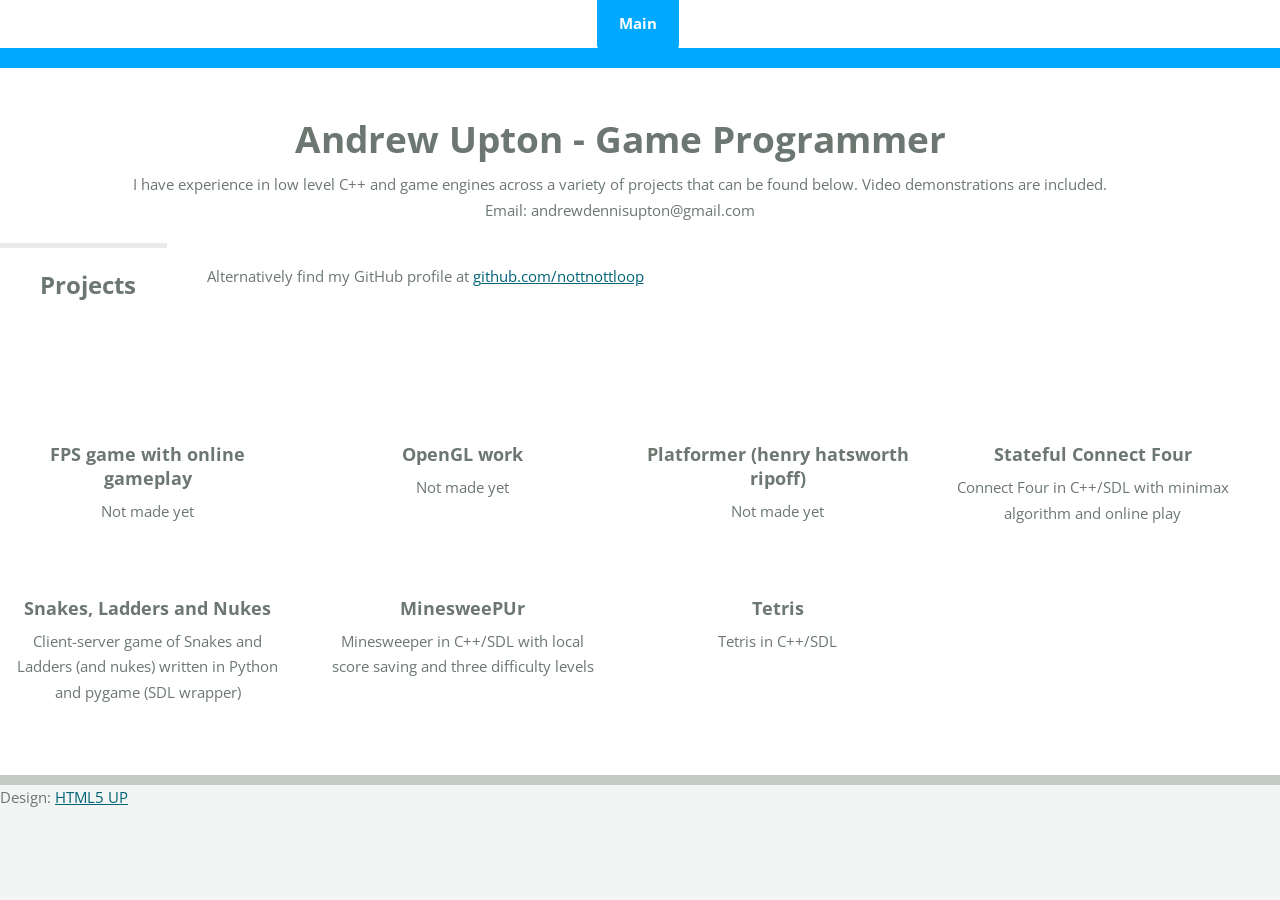
==== commit 799de876: "feat: add all other pages and videos" ====
--- a/index.html
+++ b/index.html
@@ -70,7 +70,7 @@
 								<!-- Highlight -->
 									<section class="box highlight">
 										<header>
-											<h2>Andrew Upton - Junior Game Programmer</h2>
+											<h2>Andrew Upton - Game Programmer</h2>
 										</header>
 										<p>
 											I have experience in low level C++ and game engines across a variety of projects that can be found below. Video demonstrations are included.<br>
@@ -127,8 +127,8 @@
 
 													<!-- Feature -->
 														<section class="box feature">
-															<a href="#" class="image featured"><img src="images/pic04.jpg" alt="" /></a>
-															<h3><a href="#">Stateful Connect Four</a></h3>
+															<a href="statefulconnectfour.html" class="image featured"><img src="images/statefulconnectfour.png" alt="" /></a>
+															<h3><a href="statefulconnectfour.html">Stateful Connect Four</a></h3>
 															<p>
 																Connect Four in C++/SDL with minimax algorithm and online play
 															</p>
@@ -139,8 +139,8 @@
 
 													<!-- Feature -->
 														<section class="box feature">
-															<a href="#" class="image featured"><img src="images/pic01.jpg" alt="" /></a>
-															<h3><a href="#">Snakes, Ladders and Nukes</a></h3>
+															<a href="snakesladdersnukes.html" class="image featured"><img src="images/snakesladdersnukes.png" alt="" /></a>
+															<h3><a href="snakesladdersnukes.html">Snakes, Ladders and Nukes</a></h3>
 															<p>
 																Client-server game of Snakes and Ladders (and nukes) written in Python and pygame (SDL wrapper)
 															</p>
@@ -151,8 +151,8 @@
 
 													<!-- Feature -->
 														<section class="box feature">
-															<a href="#" class="image featured"><img src="images/minesweeper.png" alt="" /></a>
-															<h3><a href="#">MinesweePUr</a></h3>
+															<a href="minesweepur.html" class="image featured"><img src="images/minesweepur.png" alt="" /></a>
+															<h3><a href="minesweepur.html">MinesweePUr</a></h3>
 															<p>
 																Minesweeper in C++/SDL with local score saving and three difficulty levels
 															</p>
@@ -166,7 +166,7 @@
 													<!-- Feature -->
 														<section class="box feature">
 															<a href="tetris.html" class="image featured"><img src="images/tetris.png" alt="" /></a>
-															<h3><a href="#">Tetris</a></h3>
+															<h3><a href="tetris.html">Tetris</a></h3>
 															<p>
 																Tetris in C++/SDL
 															</p>
--- a/assets/css/main.css
+++ b/assets/css/main.css
@@ -2216,7 +2216,7 @@
 
 		.box.highlight header > p {
 			font-size: 1.65em;
-			margin: 0 0 1.5em 0;
+			margin: 0 0 0em 0;
 		}
 
 	.box.feature {
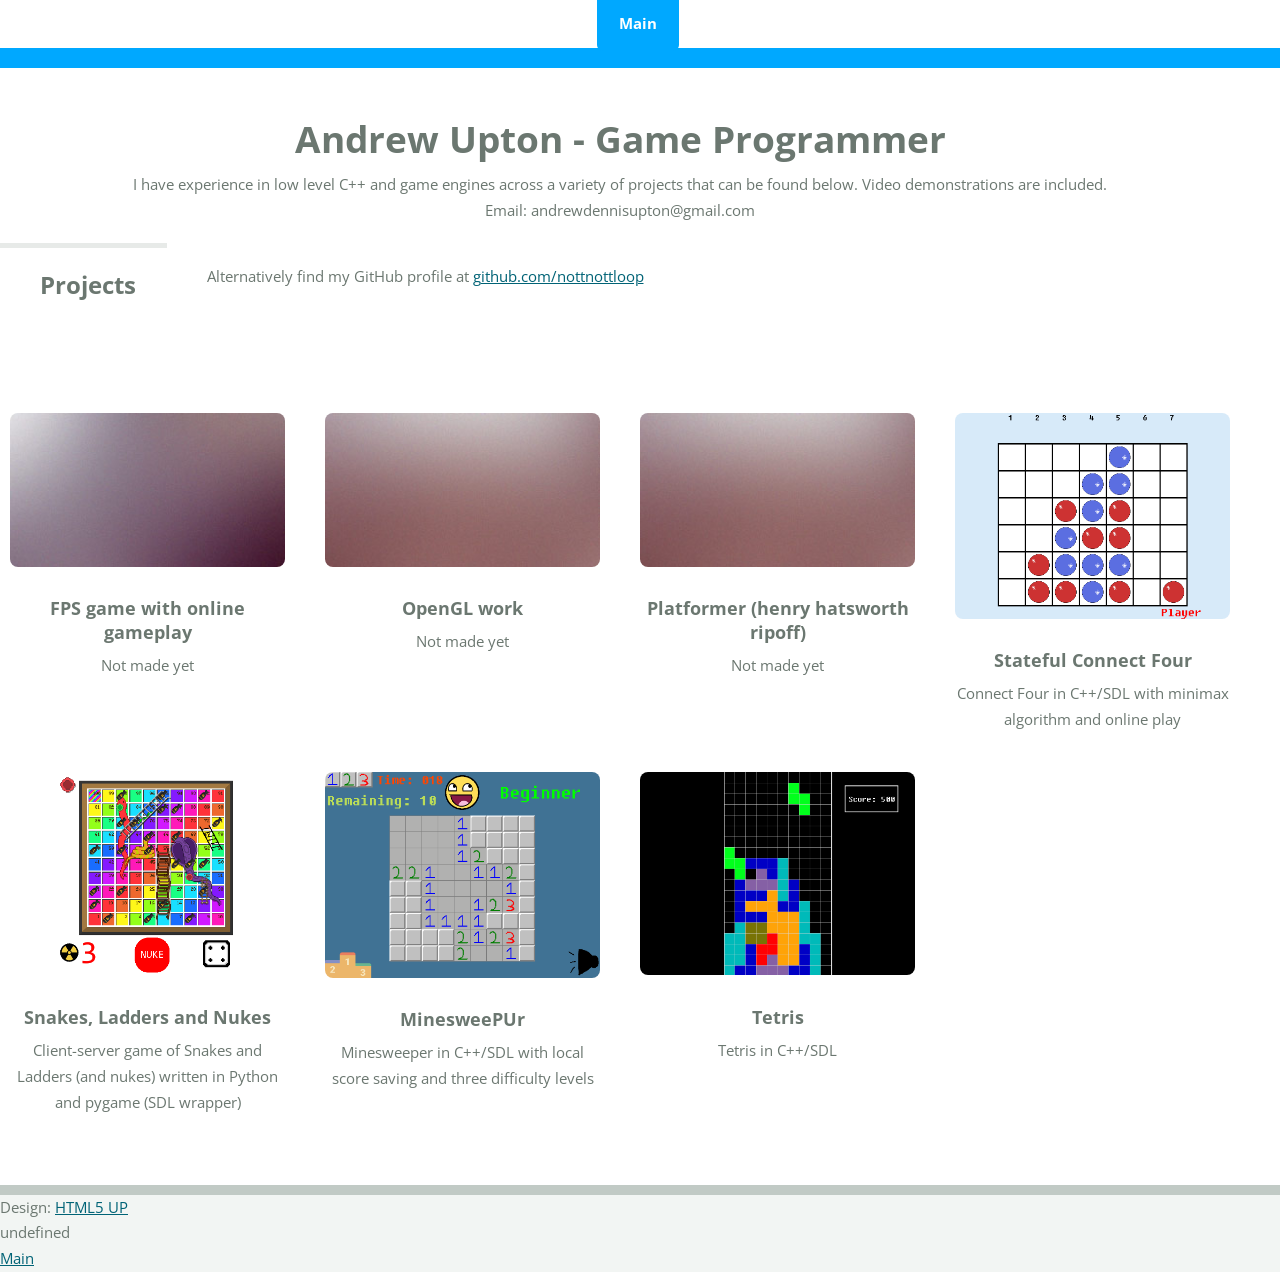
==== commit 61174133: "fix: improve css" ====
--- a/index.html
+++ b/index.html
@@ -31,7 +31,7 @@
 						<li class="current"><a href="index.html">Main</a></li>
 						<li>
 							<!--<a href="#">Dropdown</a>-->
-							<ul>
+							<!--<ul>
 								<li><a href="#">Lorem ipsum dolor</a></li>
 								<li><a href="#">Magna phasellus</a></li>
 								<li>
@@ -43,7 +43,7 @@
 										<li><a href="#">Etiam dolore nisl</a></li>
 									</ul>
 								</li>
-								<li><a href="#">Veroeros feugiat</a></li>
+								<li><a href="#">Veroeros feugiat</a></li>-->
 							</ul>
 						</li>
 						<!--<li><a href="left-sidebar.html">Left Sidebar</a></li>
@@ -91,7 +91,7 @@
 
 													<!-- Feature -->
 														<section class="box feature">
-															<a href="#" class="image featured"><img src="images/pic03.jpg" alt="" /></a>
+															<a href="#" class="image featured"><img src="./images/pic03.jpg" alt="" /></a>
 															<h3><a href="#">FPS game with online gameplay</a></h3>
 															<p>
 																Not made yet
@@ -103,7 +103,7 @@
 
 													<!-- Feature -->
 														<section class="box feature">
-															<a href="#" class="image featured"><img src="images/pic04.jpg" alt="" /></a>
+															<a href="#" class="image featured"><img src="./images/pic04.jpg" alt="" /></a>
 															<h3><a href="#">OpenGL work</a></h3>
 															<p>
 																Not made yet
@@ -115,7 +115,7 @@
 
 													<!-- Feature -->
 														<section class="box feature">
-															<a href="#" class="image featured"><img src="images/pic04.jpg" alt="" /></a>
+															<a href="#" class="image featured"><img src="./images/pic04.jpg" alt="" /></a>
 															<h3><a href="#">Platformer (henry hatsworth ripoff)</a></h3>
 															<p>
 																Not made yet
@@ -127,7 +127,7 @@
 
 													<!-- Feature -->
 														<section class="box feature">
-															<a href="statefulconnectfour.html" class="image featured"><img src="images/statefulconnectfour.png" alt="" /></a>
+															<a href="statefulconnectfour.html" class="image featured"><img src="./images/statefulconnectfour.png" alt="" /></a>
 															<h3><a href="statefulconnectfour.html">Stateful Connect Four</a></h3>
 															<p>
 																Connect Four in C++/SDL with minimax algorithm and online play
@@ -139,7 +139,7 @@
 
 													<!-- Feature -->
 														<section class="box feature">
-															<a href="snakesladdersnukes.html" class="image featured"><img src="images/snakesladdersnukes.png" alt="" /></a>
+															<a href="snakesladdersnukes.html" class="image featured"><img src="./images/snakesladdersnukes.png" alt="" /></a>
 															<h3><a href="snakesladdersnukes.html">Snakes, Ladders and Nukes</a></h3>
 															<p>
 																Client-server game of Snakes and Ladders (and nukes) written in Python and pygame (SDL wrapper)
@@ -151,7 +151,7 @@
 
 													<!-- Feature -->
 														<section class="box feature">
-															<a href="minesweepur.html" class="image featured"><img src="images/minesweepur.png" alt="" /></a>
+															<a href="minesweepur.html" class="image featured"><img src="./images/minesweepur.png" alt="" /></a>
 															<h3><a href="minesweepur.html">MinesweePUr</a></h3>
 															<p>
 																Minesweeper in C++/SDL with local score saving and three difficulty levels
@@ -165,7 +165,7 @@
 
 													<!-- Feature -->
 														<section class="box feature">
-															<a href="tetris.html" class="image featured"><img src="images/tetris.png" alt="" /></a>
+															<a href="tetris.html" class="image featured"><img src="./images/tetris.png" alt="" /></a>
 															<h3><a href="tetris.html">Tetris</a></h3>
 															<p>
 																Tetris in C++/SDL
--- a/assets/css/main.css
+++ b/assets/css/main.css
@@ -255,7 +255,7 @@
 
 		}
 
-		@media screen and (max-width: 736px) {
+		/*@media screen and (max-width: 736px) {
 
 			.container {
 				width: calc(100% - 40px);
@@ -269,7 +269,7 @@
 				width: calc(100% - 30px);
 			}
 
-		}
+		}*/
 
 /* Row */
 
@@ -2216,7 +2216,7 @@
 
 		.box.highlight header > p {
 			font-size: 1.65em;
-			margin: 0 0 0em 0;
+			margin: 0 0 1.5em 0;
 		}
 
 	.box.feature {
@@ -2704,7 +2704,11 @@
 
 /* Medium */
 
-	#navPanel, #titleBar {
+/*nottnott was here*/
+	/*#navPanel, #titleBar {*/
+		display: none;
+	}
+	div#titleBar {
 		display: none;
 	}
 
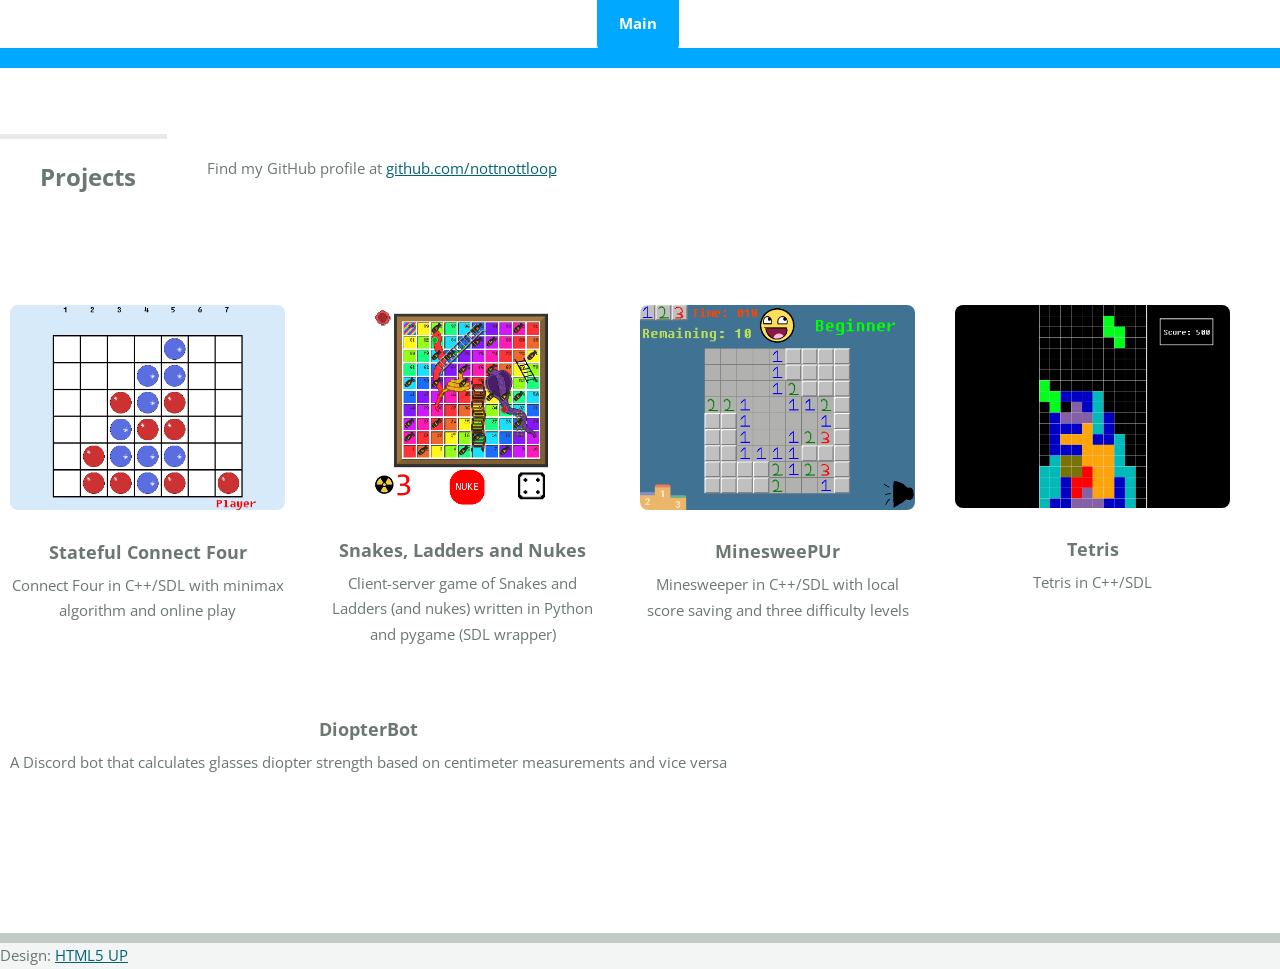
==== commit 8d2472af: "change it up in a new way" ====
--- a/index.html
+++ b/index.html
@@ -6,7 +6,7 @@
 -->
 <html>
 	<head>
-		<title>Andrew Upton - Game Programmer</title>
+		<title>Andrew Upton</title>
 		<link rel="shortcut icon" type="image/png" href="./images/favicon.png"/>
 		<meta charset="utf-8" />
 		<meta name="viewport" content="width=device-width, initial-scale=1, user-scalable=no" />
@@ -67,62 +67,15 @@
 						<div class="row gtr-200">
 							<div class="col-12">
 
-								<!-- Highlight -->
-									<section class="box highlight">
-										<header>
-											<h2>Andrew Upton - Game Programmer</h2>
-										</header>
-										<p>
-											I have experience in low level C++ and game engines across a variety of projects that can be found below. Video demonstrations are included.<br>
-											Email: andrewdennisupton@gmail.com
-										</p>
-									</section>
-
 							</div>
 
 								<!-- Features -->
 										<h2 class="major"><span>Projects</span></h2>
 										<div>
-											Alternatively find my GitHub profile at <a href="https://github.com/nottnottloop">github.com/nottnottloop</a>
+											Find my GitHub profile at <a href="https://github.com/nottnottloop">github.com/nottnottloop</a>
 										</div>
 									<section class="box features">
 											<div class="row">
-												<div class="col-3 col-6-medium col-12-small">
-
-													<!-- Feature -->
-														<section class="box feature">
-															<a href="#" class="image featured"><img src="./images/pic03.jpg" alt="" /></a>
-															<h3><a href="#">FPS game with online gameplay</a></h3>
-															<p>
-																Not made yet
-															</p>
-														</section>
-
-												</div>
-												<div class="col-3 col-6-medium col-12-small">
-
-													<!-- Feature -->
-														<section class="box feature">
-															<a href="#" class="image featured"><img src="./images/pic04.jpg" alt="" /></a>
-															<h3><a href="#">OpenGL work</a></h3>
-															<p>
-																Not made yet
-															</p>
-														</section>
-
-												</div>
-												<div class="col-3 col-6-medium col-12-small">
-
-													<!-- Feature -->
-														<section class="box feature">
-															<a href="#" class="image featured"><img src="./images/pic04.jpg" alt="" /></a>
-															<h3><a href="#">Platformer (henry hatsworth ripoff)</a></h3>
-															<p>
-																Not made yet
-															</p>
-														</section>
-
-												</div>
 												<div class="col-3 col-6-medium col-12-small">
 
 													<!-- Feature -->
@@ -173,6 +126,17 @@
 														</section>
 
 												</div>
+
+												<div>
+													<!-- Feature -->
+														<section class="box feature">
+															<a href="diopterbot.html" class="image featured"><img src="./images/diopterbot.png" alt="" /></a>
+															<h3><a href="diopterbot.html">DiopterBot</a></h3>
+															<p>
+																A Discord bot that calculates glasses diopter strength based on centimeter measurements and vice versa
+															</p>
+														</div>
+														</section>
 												<div class="col-12">
 													<ul class="actions">
 													</ul>
--- a/assets/css/main.css
+++ b/assets/css/main.css
@@ -123,6 +123,7 @@
 		color: #6b7770;
 		margin: 0 0 0.5em 0;
 		line-height: 1.3;
+		border: 2px;
 	}
 
 	h1 a, h2 a, h3 a, h4 a, h5 a, h6 a {
@@ -2705,14 +2706,11 @@
 /* Medium */
 
 /*nottnott was here*/
-	/*#navPanel, #titleBar {*/
+	#navPanel, #titleBar {
 		display: none;
 	}
-	div#titleBar {
-		display: none;
-	}
-
-	@media screen and (max-width: 980px) {
+/*nottnott was also here*/
+	@media screen and (max-width: 1280) {
 
 		/* Basic */
 
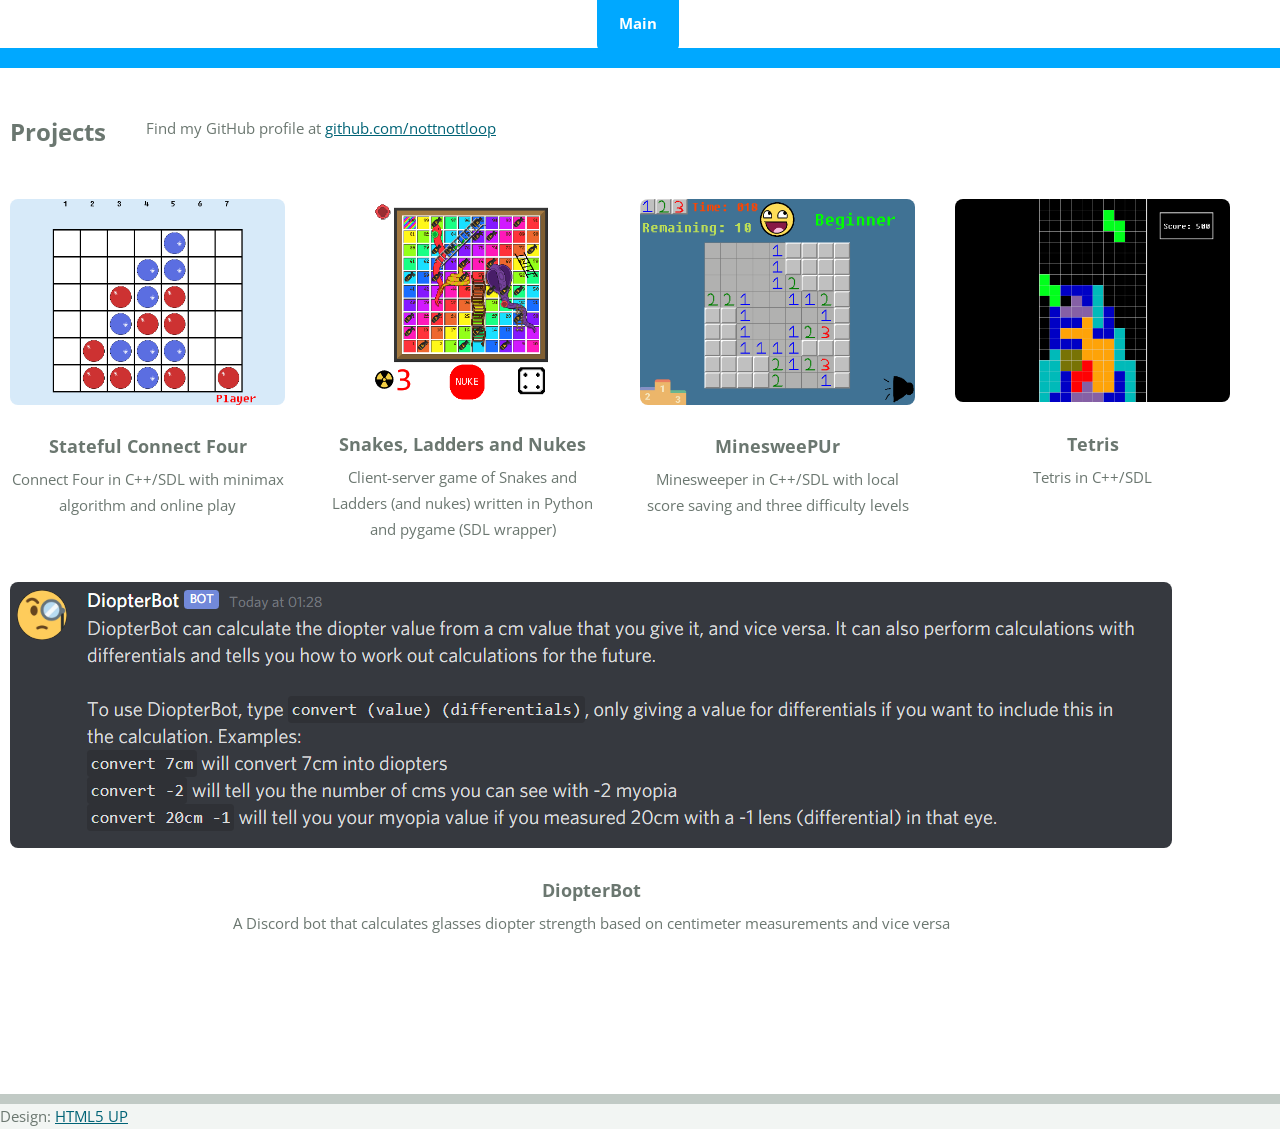
==== commit fd4aef91: "change heading style" ====
--- a/index.html
+++ b/index.html
@@ -65,12 +65,13 @@
 				<section id="main">
 					<div class="container">
 						<div class="row gtr-200">
-							<div class="col-12">
+							<!--<div class="col-12">
 
-							</div>
+							</div>-->
 
 								<!-- Features -->
-										<h2 class="major"><span>Projects</span></h2>
+										<h2><span>Projects</span></h2>
+										<!--<h2 class="major"><span>Projects</span></h2>-->
 										<div>
 											Find my GitHub profile at <a href="https://github.com/nottnottloop">github.com/nottnottloop</a>
 										</div>
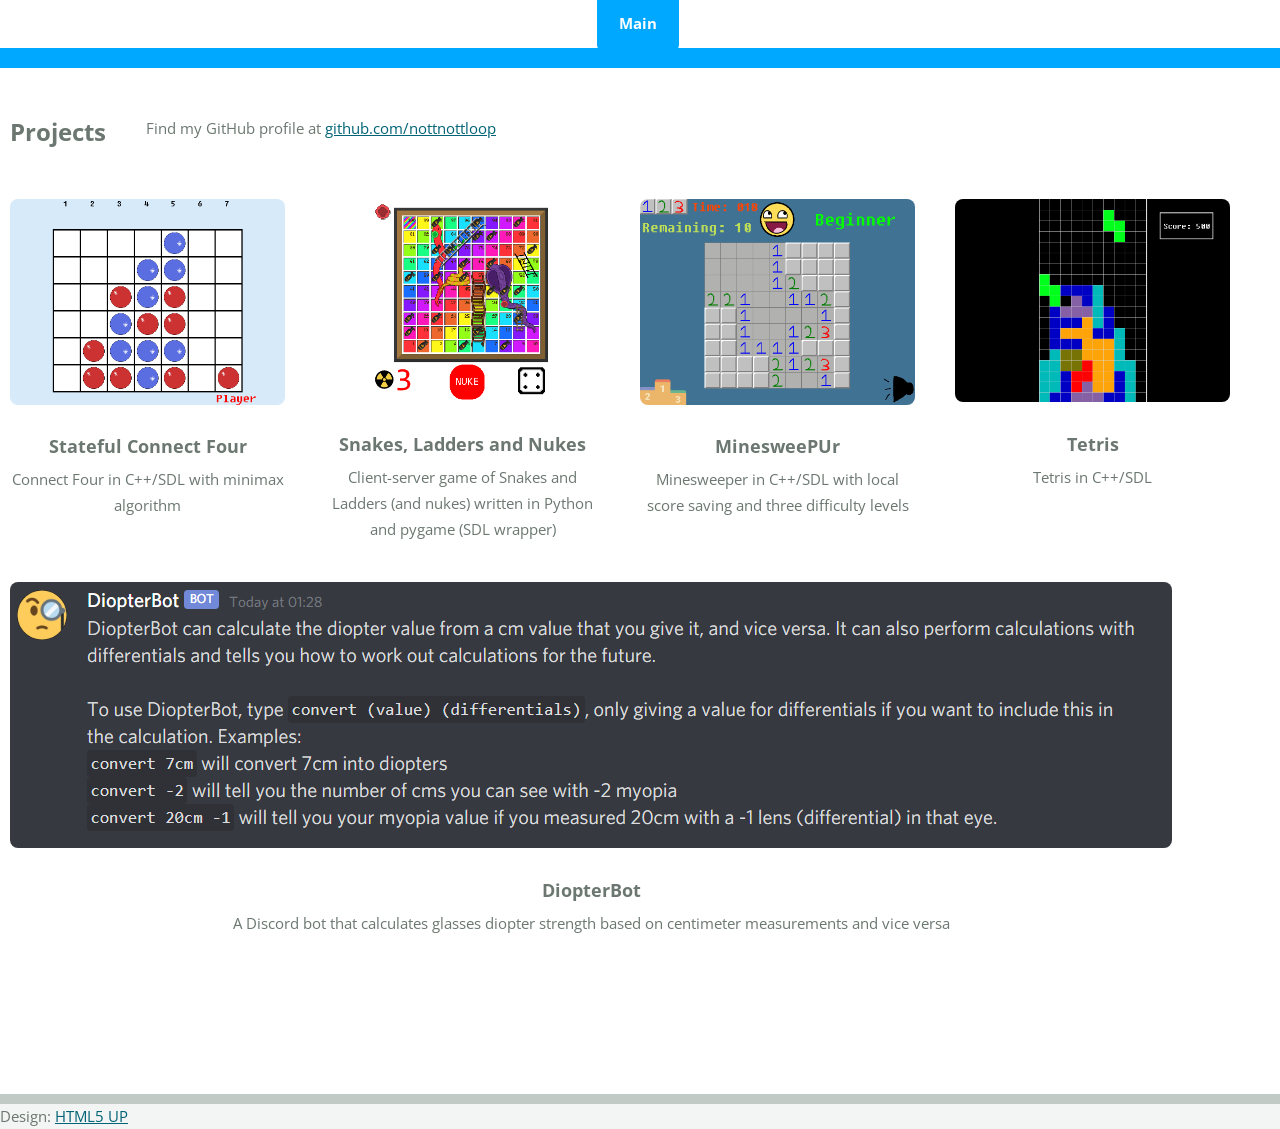
==== commit 528a89d7: "feat: remove online play mention" ====
--- a/index.html
+++ b/index.html
@@ -84,7 +84,7 @@
 															<a href="statefulconnectfour.html" class="image featured"><img src="./images/statefulconnectfour.png" alt="" /></a>
 															<h3><a href="statefulconnectfour.html">Stateful Connect Four</a></h3>
 															<p>
-																Connect Four in C++/SDL with minimax algorithm and online play
+																Connect Four in C++/SDL with minimax algorithm
 															</p>
 														</section>
 
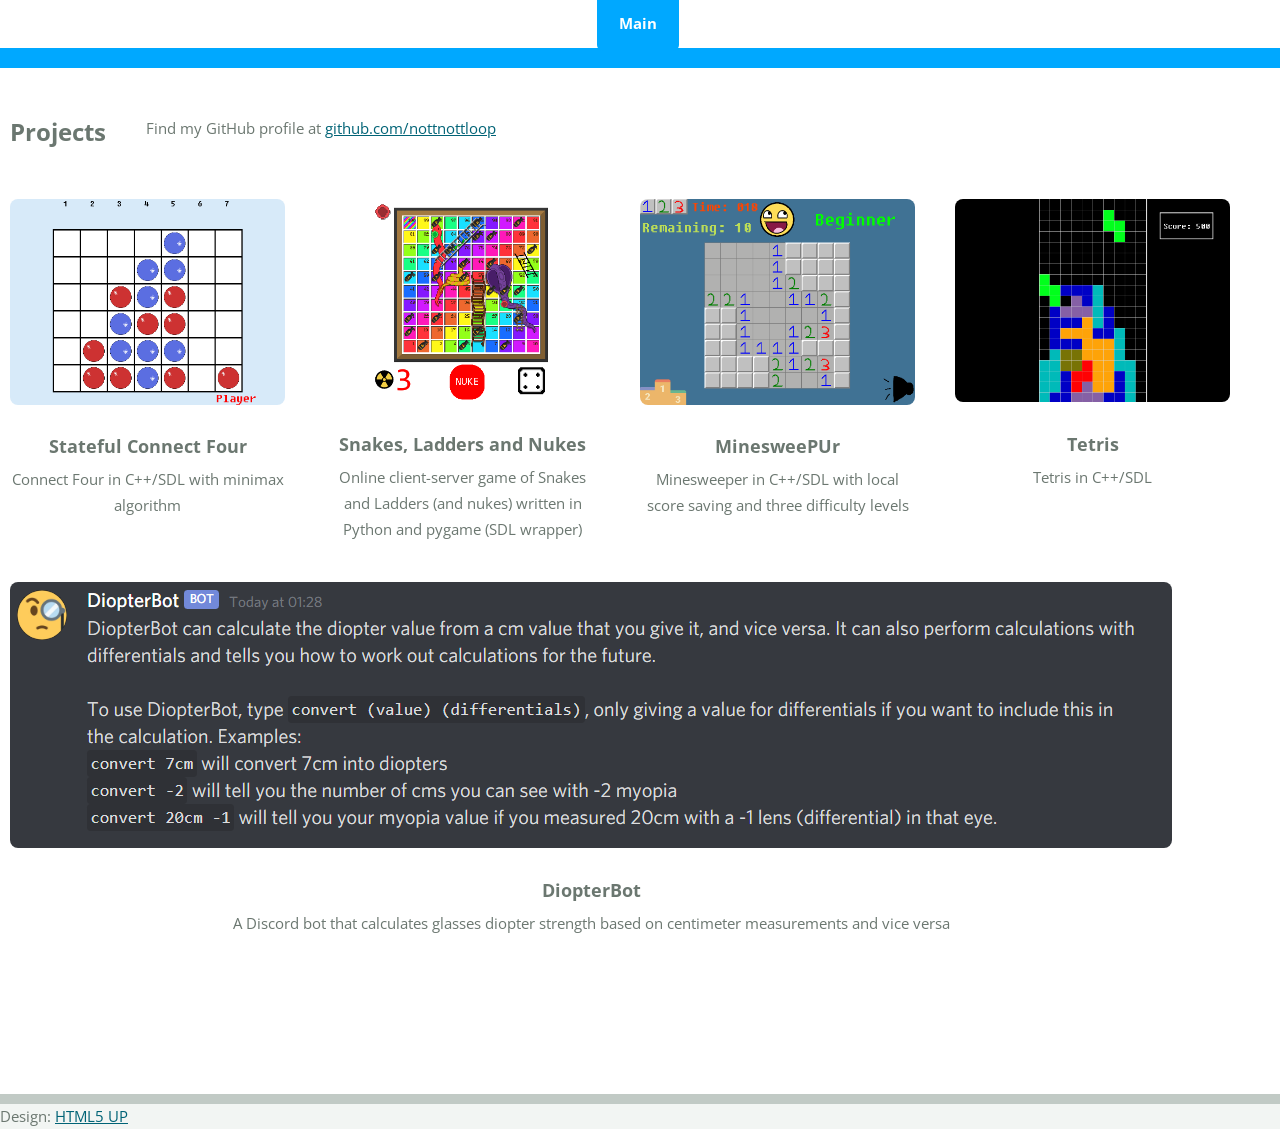
==== commit f83beb07: "feat: add 'online'" ====
--- a/index.html
+++ b/index.html
@@ -96,7 +96,7 @@
 															<a href="snakesladdersnukes.html" class="image featured"><img src="./images/snakesladdersnukes.png" alt="" /></a>
 															<h3><a href="snakesladdersnukes.html">Snakes, Ladders and Nukes</a></h3>
 															<p>
-																Client-server game of Snakes and Ladders (and nukes) written in Python and pygame (SDL wrapper)
+																Online client-server game of Snakes and Ladders (and nukes) written in Python and pygame (SDL wrapper)
 															</p>
 														</section>
 
